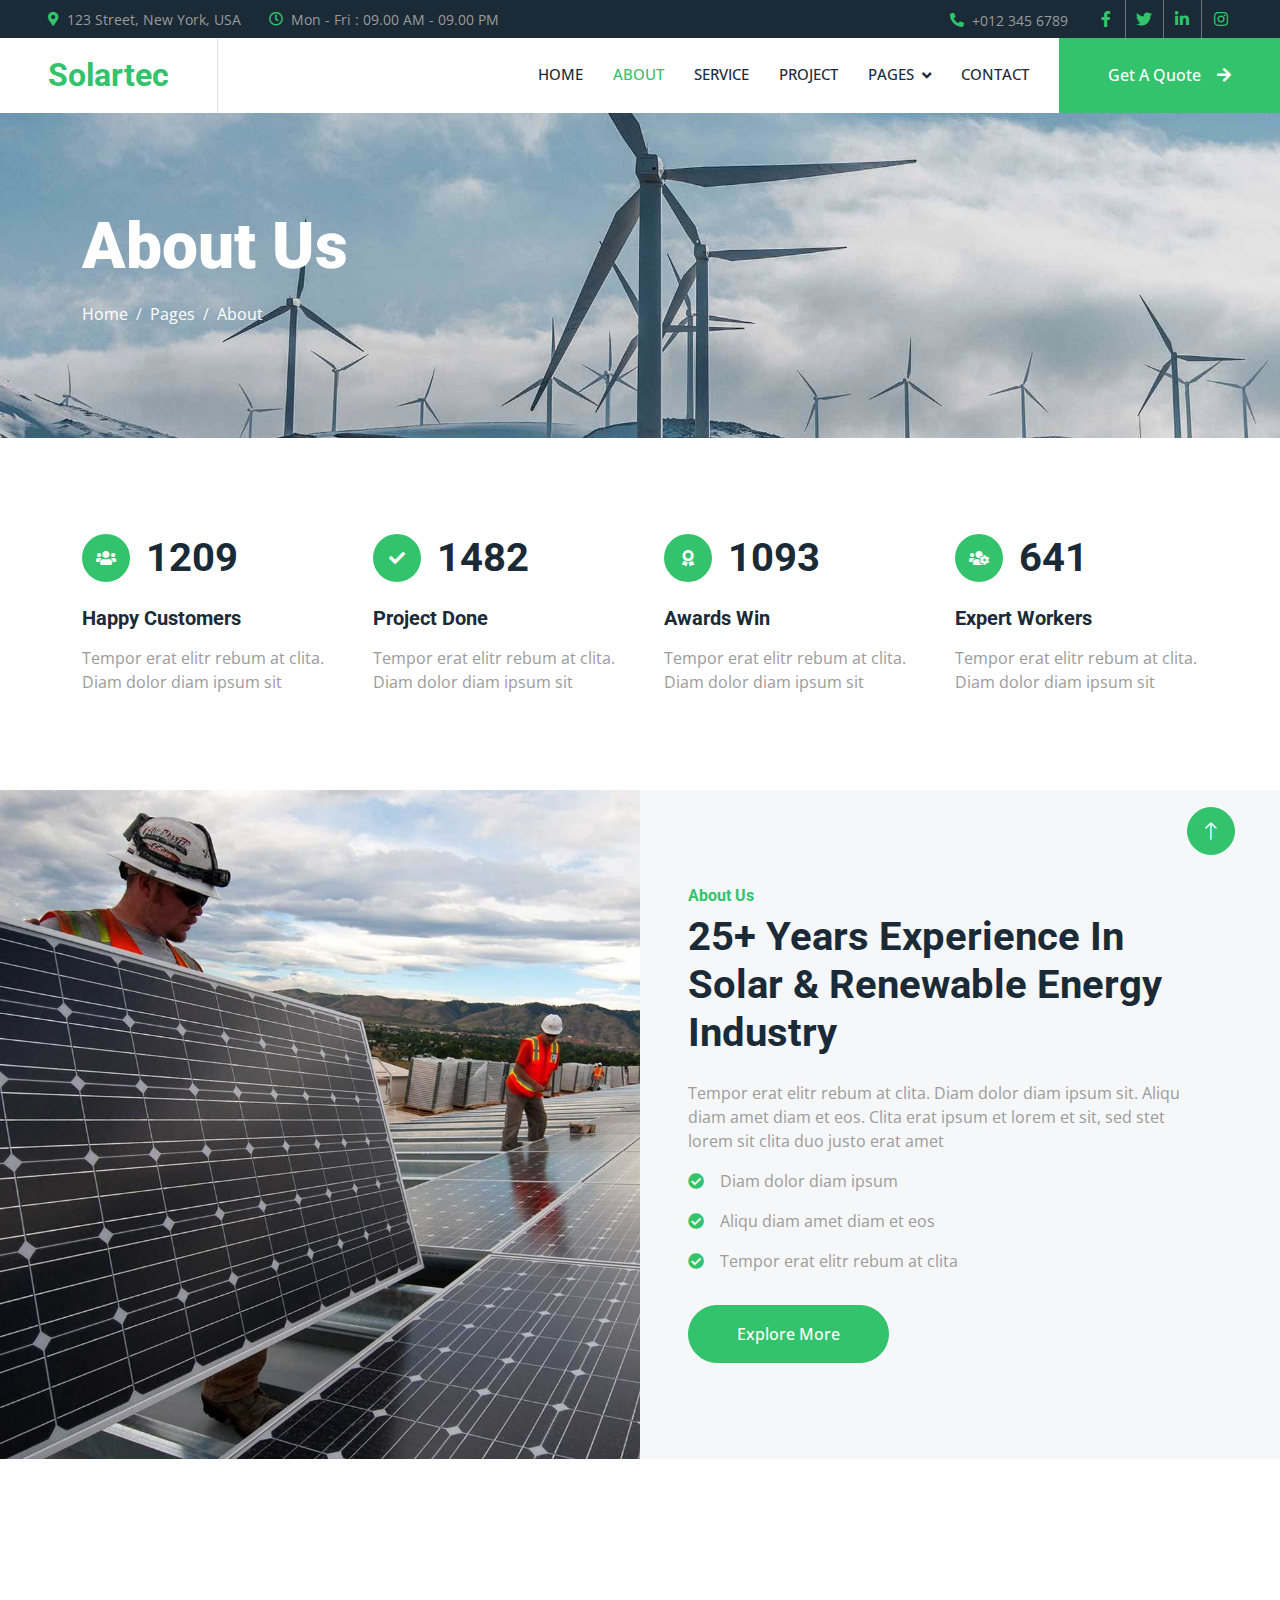
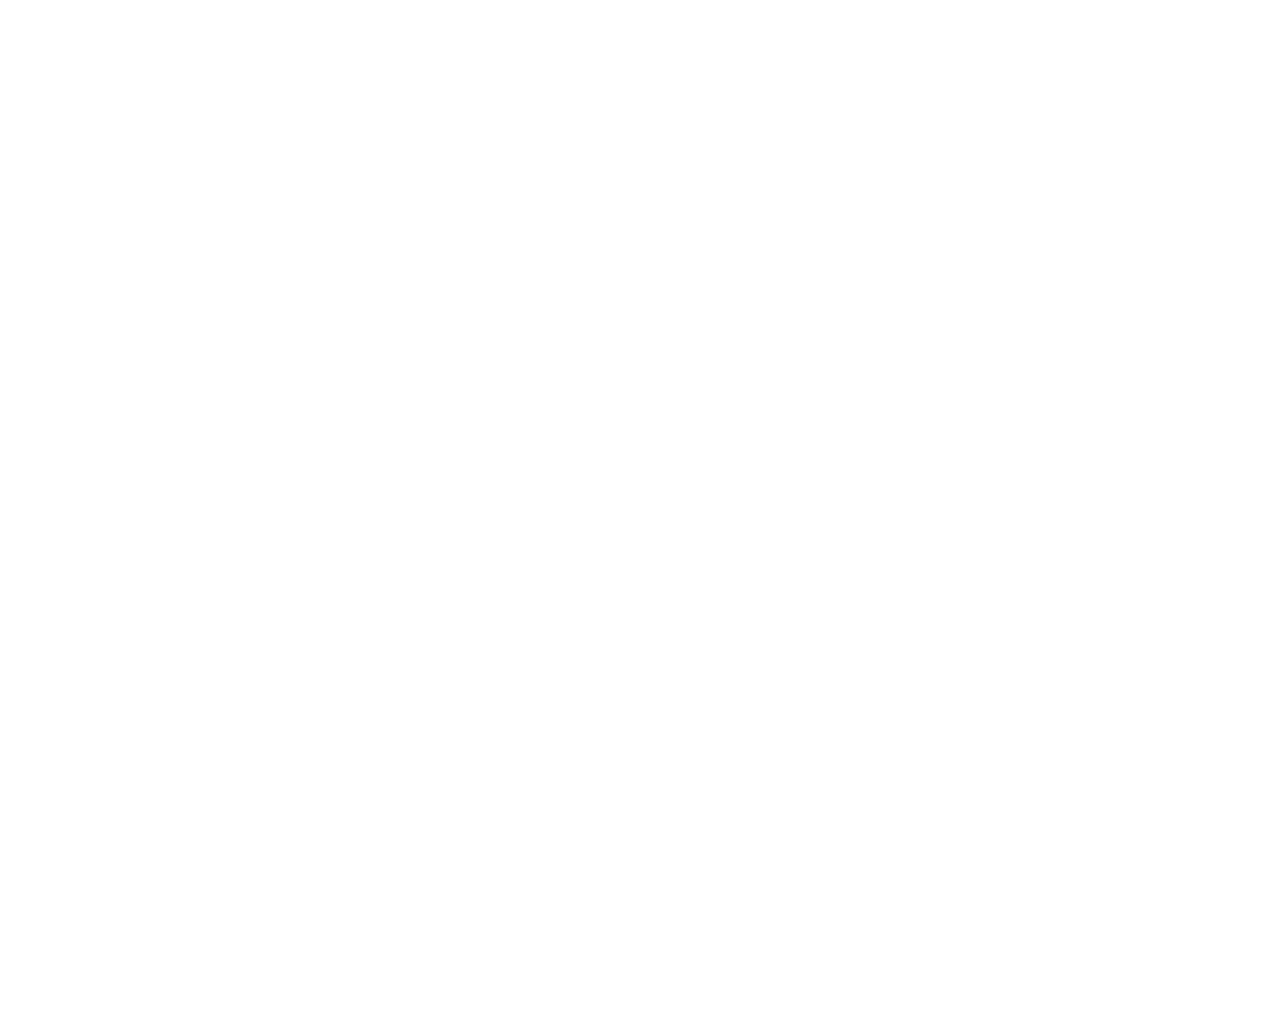
==== about.html @ 316c19d2 "version de inicio con template, agregado: term_and_cond.html, summit.html, faqs.html, class: logo_li" ====
<!DOCTYPE html>
<html lang="en">

<head>
    <meta charset="utf-8">
    <title>Solartec - Renewable Energy Website Template</title>
    <meta content="width=device-width, initial-scale=1.0" name="viewport">
    <meta content="" name="keywords">
    <meta content="" name="description">

    <!-- Favicon -->
    <link href="img/favicon.ico" rel="icon">

    <!-- Google Web Fonts -->
    <link rel="preconnect" href="https://fonts.googleapis.com">
    <link rel="preconnect" href="https://fonts.gstatic.com" crossorigin>
    <link href="https://fonts.googleapis.com/css2?family=Open+Sans:wght@400;500&family=Roboto:wght@500;700;900&display=swap" rel="stylesheet"> 

    <!-- Icon Font Stylesheet -->
    <link href="https://cdnjs.cloudflare.com/ajax/libs/font-awesome/5.10.0/css/all.min.css" rel="stylesheet">
    <link href="https://cdn.jsdelivr.net/npm/bootstrap-icons@1.4.1/font/bootstrap-icons.css" rel="stylesheet">

    <!-- Libraries Stylesheet -->
    <link href="lib/animate/animate.min.css" rel="stylesheet">
    <link href="lib/owlcarousel/assets/owl.carousel.min.css" rel="stylesheet">
    <link href="lib/lightbox/css/lightbox.min.css" rel="stylesheet">

    <!-- Customized Bootstrap Stylesheet -->
    <link href="css/bootstrap.min.css" rel="stylesheet">

    <!-- Template Stylesheet -->
    <link href="css/style.css" rel="stylesheet">
</head>

<body>
    <!-- Spinner Start -->
    <div id="spinner" class="show bg-white position-fixed translate-middle w-100 vh-100 top-50 start-50 d-flex align-items-center justify-content-center">
        <div class="spinner-border text-primary" style="width: 3rem; height: 3rem;" role="status">
            <span class="sr-only">Loading...</span>
        </div>
    </div>
    <!-- Spinner End -->


    <!-- Topbar Start -->
    <div class="container-fluid bg-dark p-0">
        <div class="row gx-0 d-none d-lg-flex">
            <div class="col-lg-7 px-5 text-start">
                <div class="h-100 d-inline-flex align-items-center me-4">
                    <small class="fa fa-map-marker-alt text-primary me-2"></small>
                    <small>123 Street, New York, USA</small>
                </div>
                <div class="h-100 d-inline-flex align-items-center">
                    <small class="far fa-clock text-primary me-2"></small>
                    <small>Mon - Fri : 09.00 AM - 09.00 PM</small>
                </div>
            </div>
            <div class="col-lg-5 px-5 text-end">
                <div class="h-100 d-inline-flex align-items-center me-4">
                    <small class="fa fa-phone-alt text-primary me-2"></small>
                    <small>+012 345 6789</small>
                </div>
                <div class="h-100 d-inline-flex align-items-center mx-n2">
                    <a class="btn btn-square btn-link rounded-0 border-0 border-end border-secondary" href=""><i class="fab fa-facebook-f"></i></a>
                    <a class="btn btn-square btn-link rounded-0 border-0 border-end border-secondary" href=""><i class="fab fa-twitter"></i></a>
                    <a class="btn btn-square btn-link rounded-0 border-0 border-end border-secondary" href=""><i class="fab fa-linkedin-in"></i></a>
                    <a class="btn btn-square btn-link rounded-0" href=""><i class="fab fa-instagram"></i></a>
                </div>
            </div>
        </div>
    </div>
    <!-- Topbar End -->


    <!-- Navbar Start -->
    <nav class="navbar navbar-expand-lg bg-white navbar-light sticky-top p-0">
        <a href="index.html" class="navbar-brand d-flex align-items-center border-end px-4 px-lg-5">
            <h2 class="m-0 text-primary">Solartec</h2>
        </a>
        <button type="button" class="navbar-toggler me-4" data-bs-toggle="collapse" data-bs-target="#navbarCollapse">
            <span class="navbar-toggler-icon"></span>
        </button>
        <div class="collapse navbar-collapse" id="navbarCollapse">
            <div class="navbar-nav ms-auto p-4 p-lg-0">
                <a href="index.html" class="nav-item nav-link">Home</a>
                <a href="about.html" class="nav-item nav-link active">About</a>
                <a href="service.html" class="nav-item nav-link">Service</a>
                <a href="project.html" class="nav-item nav-link">Project</a>
                <div class="nav-item dropdown">
                    <a href="#" class="nav-link dropdown-toggle" data-bs-toggle="dropdown">Pages</a>
                    <div class="dropdown-menu bg-light m-0">
                        <a href="feature.html" class="dropdown-item">Feature</a>
                        <a href="quote.html" class="dropdown-item">Free Quote</a>
                        <a href="team.html" class="dropdown-item">Our Team</a>
                        <a href="testimonial.html" class="dropdown-item">Testimonial</a>
                        <a href="404.html" class="dropdown-item">404 Page</a>
                    </div>
                </div>
                <a href="contact.html" class="nav-item nav-link">Contact</a>
            </div>
            <a href="" class="btn btn-primary rounded-0 py-4 px-lg-5 d-none d-lg-block">Get A Quote<i class="fa fa-arrow-right ms-3"></i></a>
        </div>
    </nav>
    <!-- Navbar End -->


    <!-- Page Header Start -->
    <div class="container-fluid page-header py-5 mb-5">
        <div class="container py-5">
            <h1 class="display-3 text-white mb-3 animated slideInDown">About Us</h1>
            <nav aria-label="breadcrumb animated slideInDown">
                <ol class="breadcrumb">
                    <li class="breadcrumb-item"><a class="text-white" href="#">Home</a></li>
                    <li class="breadcrumb-item"><a class="text-white" href="#">Pages</a></li>
                    <li class="breadcrumb-item text-white active" aria-current="page">About</li>
                </ol>
            </nav>
        </div>
    </div>
    <!-- Page Header End -->


    <!-- Feature Start -->
    <div class="container-xxl py-5">
        <div class="container">
            <div class="row g-5">
                <div class="col-md-6 col-lg-3 wow fadeIn" data-wow-delay="0.1s">
                    <div class="d-flex align-items-center mb-4">
                        <div class="btn-lg-square bg-primary rounded-circle me-3">
                            <i class="fa fa-users text-white"></i>
                        </div>
                        <h1 class="mb-0" data-toggle="counter-up">3453</h1>
                    </div>
                    <h5 class="mb-3">Happy Customers</h5>
                    <span>Tempor erat elitr rebum at clita. Diam dolor diam ipsum sit</span>
                </div>
                <div class="col-md-6 col-lg-3 wow fadeIn" data-wow-delay="0.3s">
                    <div class="d-flex align-items-center mb-4">
                        <div class="btn-lg-square bg-primary rounded-circle me-3">
                            <i class="fa fa-check text-white"></i>
                        </div>
                        <h1 class="mb-0" data-toggle="counter-up">4234</h1>
                    </div>
                    <h5 class="mb-3">Project Done</h5>
                    <span>Tempor erat elitr rebum at clita. Diam dolor diam ipsum sit</span>
                </div>
                <div class="col-md-6 col-lg-3 wow fadeIn" data-wow-delay="0.5s">
                    <div class="d-flex align-items-center mb-4">
                        <div class="btn-lg-square bg-primary rounded-circle me-3">
                            <i class="fa fa-award text-white"></i>
                        </div>
                        <h1 class="mb-0" data-toggle="counter-up">3123</h1>
                    </div>
                    <h5 class="mb-3">Awards Win</h5>
                    <span>Tempor erat elitr rebum at clita. Diam dolor diam ipsum sit</span>
                </div>
                <div class="col-md-6 col-lg-3 wow fadeIn" data-wow-delay="0.7s">
                    <div class="d-flex align-items-center mb-4">
                        <div class="btn-lg-square bg-primary rounded-circle me-3">
                            <i class="fa fa-users-cog text-white"></i>
                        </div>
                        <h1 class="mb-0" data-toggle="counter-up">1831</h1>
                    </div>
                    <h5 class="mb-3">Expert Workers</h5>
                    <span>Tempor erat elitr rebum at clita. Diam dolor diam ipsum sit</span>
                </div>
            </div>
        </div>
    </div>
    <!-- Feature Start -->
    

    <!-- About Start -->
    <div class="container-fluid bg-light overflow-hidden my-5 px-lg-0">
        <div class="container about px-lg-0">
            <div class="row g-0 mx-lg-0">
                <div class="col-lg-6 ps-lg-0 wow fadeIn" data-wow-delay="0.1s" style="min-height: 400px;">
                    <div class="position-relative h-100">
                        <img class="position-absolute img-fluid w-100 h-100" src="img/about.jpg" style="object-fit: cover;" alt="">
                    </div>
                </div>
                <div class="col-lg-6 about-text py-5 wow fadeIn" data-wow-delay="0.5s">
                    <div class="p-lg-5 pe-lg-0">
                        <h6 class="text-primary">About Us</h6>
                        <h1 class="mb-4">25+ Years Experience In Solar & Renewable Energy Industry</h1>
                        <p>Tempor erat elitr rebum at clita. Diam dolor diam ipsum sit. Aliqu diam amet diam et eos. Clita erat ipsum et lorem et sit, sed stet lorem sit clita duo justo erat amet</p>
                        <p><i class="fa fa-check-circle text-primary me-3"></i>Diam dolor diam ipsum</p>
                        <p><i class="fa fa-check-circle text-primary me-3"></i>Aliqu diam amet diam et eos</p>
                        <p><i class="fa fa-check-circle text-primary me-3"></i>Tempor erat elitr rebum at clita</p>
                        <a href="" class="btn btn-primary rounded-pill py-3 px-5 mt-3">Explore More</a>
                    </div>
                </div>
            </div>
        </div>
    </div>
    <!-- About End -->


    <!-- Team Start -->
    <div class="container-xxl py-5">
        <div class="container">
            <div class="text-center mx-auto mb-5 wow fadeInUp" data-wow-delay="0.1s" style="max-width: 600px;">
                <h6 class="text-primary">Team Member</h6>
                <h1 class="mb-4">Experienced Team Members</h1>
            </div>
            <div class="row g-4">
                <div class="col-lg-4 col-md-6 wow fadeInUp" data-wow-delay="0.1s">
                    <div class="team-item rounded overflow-hidden">
                        <div class="d-flex">
                            <img class="img-fluid w-75" src="img/team-1.jpg" alt="">
                            <div class="team-social w-25">
                                <a class="btn btn-lg-square btn-outline-primary rounded-circle mt-3" href=""><i class="fab fa-facebook-f"></i></a>
                                <a class="btn btn-lg-square btn-outline-primary rounded-circle mt-3" href=""><i class="fab fa-twitter"></i></a>
                                <a class="btn btn-lg-square btn-outline-primary rounded-circle mt-3" href=""><i class="fab fa-instagram"></i></a>
                            </div>
                        </div>
                        <div class="p-4">
                            <h5>Full Name</h5>
                            <span>Designation</span>
                        </div>
                    </div>
                </div>
                <div class="col-lg-4 col-md-6 wow fadeInUp" data-wow-delay="0.3s">
                    <div class="team-item rounded overflow-hidden">
                        <div class="d-flex">
                            <img class="img-fluid w-75" src="img/team-2.jpg" alt="">
                            <div class="team-social w-25">
                                <a class="btn btn-lg-square btn-outline-primary rounded-circle mt-3" href=""><i class="fab fa-facebook-f"></i></a>
                                <a class="btn btn-lg-square btn-outline-primary rounded-circle mt-3" href=""><i class="fab fa-twitter"></i></a>
                                <a class="btn btn-lg-square btn-outline-primary rounded-circle mt-3" href=""><i class="fab fa-instagram"></i></a>
                            </div>
                        </div>
                        <div class="p-4">
                            <h5>Full Name</h5>
                            <span>Designation</span>
                        </div>
                    </div>
                </div>
                <div class="col-lg-4 col-md-6 wow fadeInUp" data-wow-delay="0.5s">
                    <div class="team-item rounded overflow-hidden">
                        <div class="d-flex">
                            <img class="img-fluid w-75" src="img/team-3.jpg" alt="">
                            <div class="team-social w-25">
                                <a class="btn btn-lg-square btn-outline-primary rounded-circle mt-3" href=""><i class="fab fa-facebook-f"></i></a>
                                <a class="btn btn-lg-square btn-outline-primary rounded-circle mt-3" href=""><i class="fab fa-twitter"></i></a>
                                <a class="btn btn-lg-square btn-outline-primary rounded-circle mt-3" href=""><i class="fab fa-instagram"></i></a>
                            </div>
                        </div>
                        <div class="p-4">
                            <h5>Full Name</h5>
                            <span>Designation</span>
                        </div>
                    </div>
                </div>
            </div>
        </div>
    </div>
    <!-- Team End -->
        

    <!-- Footer Start -->
    <div class="container-fluid bg-dark text-body footer mt-5 pt-5 wow fadeIn" data-wow-delay="0.1s">
        <div class="container py-5">
            <div class="row g-5">
                <div class="col-lg-3 col-md-6">
                    <h5 class="text-white mb-4">Address</h5>
                    <p class="mb-2"><i class="fa fa-map-marker-alt me-3"></i>123 Street, New York, USA</p>
                    <p class="mb-2"><i class="fa fa-phone-alt me-3"></i>+012 345 67890</p>
                    <p class="mb-2"><i class="fa fa-envelope me-3"></i>info@example.com</p>
                    <div class="d-flex pt-2">
                        <a class="btn btn-square btn-outline-light btn-social" href=""><i class="fab fa-twitter"></i></a>
                        <a class="btn btn-square btn-outline-light btn-social" href=""><i class="fab fa-facebook-f"></i></a>
                        <a class="btn btn-square btn-outline-light btn-social" href=""><i class="fab fa-youtube"></i></a>
                        <a class="btn btn-square btn-outline-light btn-social" href=""><i class="fab fa-linkedin-in"></i></a>
                    </div>
                </div>
                <div class="col-lg-3 col-md-6">
                    <h5 class="text-white mb-4">Quick Links</h5>
                    <a class="btn btn-link" href="">About Us</a>
                    <a class="btn btn-link" href="">Contact Us</a>
                    <a class="btn btn-link" href="">Our Services</a>
                    <a class="btn btn-link" href="">Terms & Condition</a>
                    <a class="btn btn-link" href="">Support</a>
                </div>
                <div class="col-lg-3 col-md-6">
                    <h5 class="text-white mb-4">Project Gallery</h5>
                    <div class="row g-2">
                        <div class="col-4">
                            <img class="img-fluid rounded" src="img/gallery-1.jpg" alt="">
                        </div>
                        <div class="col-4">
                            <img class="img-fluid rounded" src="img/gallery-2.jpg" alt="">
                        </div>
                        <div class="col-4">
                            <img class="img-fluid rounded" src="img/gallery-3.jpg" alt="">
                        </div>
                        <div class="col-4">
                            <img class="img-fluid rounded" src="img/gallery-4.jpg" alt="">
                        </div>
                        <div class="col-4">
                            <img class="img-fluid rounded" src="img/gallery-5.jpg" alt="">
                        </div>
                        <div class="col-4">
                            <img class="img-fluid rounded" src="img/gallery-6.jpg" alt="">
                        </div>
                    </div>
                </div>
                <div class="col-lg-3 col-md-6">
                    <h5 class="text-white mb-4">Newsletter</h5>
                    <p>Dolor amet sit justo amet elitr clita ipsum elitr est.</p>
                    <div class="position-relative mx-auto" style="max-width: 400px;">
                        <input class="form-control border-0 w-100 py-3 ps-4 pe-5" type="text" placeholder="Your email">
                        <button type="button" class="btn btn-primary py-2 position-absolute top-0 end-0 mt-2 me-2">SignUp</button>
                    </div>
                </div>
            </div>
        </div>
        <div class="container">
            <div class="copyright">
                <div class="row">
                    <div class="col-md-6 text-center text-md-start mb-3 mb-md-0">
                        &copy; <a href="#">Your Site Name</a>, All Right Reserved.
                    </div>
                    <div class="col-md-6 text-center text-md-end">
                        <!--/*** This template is free as long as you keep the footer author’s credit link/attribution link/backlink. If you'd like to use the template without the footer author’s credit link/attribution link/backlink, you can purchase the Credit Removal License from "https://htmlcodex.com/credit-removal". Thank you for your support. ***/-->
                        Designed By <a href="https://htmlcodex.com">HTML Codex</a>
                    </div>
                </div>
            </div>
        </div>
    </div>
    <!-- Footer End -->


    <!-- Back to Top -->
    <a href="#" class="btn btn-lg btn-primary btn-lg-square rounded-circle back-to-top"><i class="bi bi-arrow-up"></i></a>


    <!-- JavaScript Libraries -->
    <script src="https://code.jquery.com/jquery-3.4.1.min.js"></script>
    <script src="https://cdn.jsdelivr.net/npm/bootstrap@5.0.0/dist/js/bootstrap.bundle.min.js"></script>
    <script src="lib/wow/wow.min.js"></script>
    <script src="lib/easing/easing.min.js"></script>
    <script src="lib/waypoints/waypoints.min.js"></script>
    <script src="lib/counterup/counterup.min.js"></script>
    <script src="lib/owlcarousel/owl.carousel.min.js"></script>
    <script src="lib/isotope/isotope.pkgd.min.js"></script>
    <script src="lib/lightbox/js/lightbox.min.js"></script>

    <!-- Template Javascript -->
    <script src="js/main.js"></script>
</body>

</html>
---- css/style.css ----
/********** Template CSS **********/
:root {
    --primary: #32C36C;
    --light: #F6F7F8;
    --dark: #1A2A36;
}

.fw-medium {
    font-weight: 500 !important;
}

.fw-bold {
    font-weight: 700 !important;
}

.fw-black {
    font-weight: 900 !important;
}

.back-to-top {
    position: fixed;
    display: none;
    right: 45px;
    bottom: 45px;
    z-index: 99;
}


/*** Spinner ***/
#spinner {
    opacity: 0;
    visibility: hidden;
    transition: opacity .5s ease-out, visibility 0s linear .5s;
    z-index: 99999;
}

#spinner.show {
    transition: opacity .5s ease-out, visibility 0s linear 0s;
    visibility: visible;
    opacity: 1;
}


/*** Button ***/
.btn {
    font-weight: 500;
    transition: .5s;
}

.btn.btn-primary,
.btn.btn-outline-primary:hover {
    color: #FFFFFF;
}

.btn-square {
    width: 38px;
    height: 38px;
}

.btn-sm-square {
    width: 32px;
    height: 32px;
}

.btn-lg-square {
    width: 48px;
    height: 48px;
}

.btn-square,
.btn-sm-square,
.btn-lg-square {
    padding: 0;
    display: flex;
    align-items: center;
    justify-content: center;
    font-weight: normal;
}

/*** Navbar ***/
.logo-limfoex {
    width: 145px;
}

.navbar.sticky-top {
    top: -100px;
    transition: .5s;
}

.navbar .navbar-brand,
.navbar a.btn {
    height: 75px;
}

.navbar .navbar-nav .nav-link {
    margin-right: 30px;
    padding: 25px 0;
    color: var(--dark);
    font-size: 15px;
    font-weight: 500;
    text-transform: uppercase;
    outline: none;
}

.navbar .navbar-nav .nav-link:hover,
.navbar .navbar-nav .nav-link.active {
    color: var(--primary);
}

.navbar .dropdown-toggle::after {
    border: none;
    content: "\f107";
    font-family: "Font Awesome 5 Free";
    font-weight: 900;
    vertical-align: middle;
    margin-left: 8px;
}

@media (max-width: 991.98px) {
    .navbar .navbar-nav .nav-link  {
        margin-right: 0;
        padding: 10px 0;
    }

    .navbar .navbar-nav {
        border-top: 1px solid #EEEEEE;
    }
}

@media (min-width: 992px) {
    .navbar .nav-item .dropdown-menu {
        display: block;
        border: none;
        margin-top: 0;
        top: 150%;
        opacity: 0;
        visibility: hidden;
        transition: .5s;
    }

    .navbar .nav-item:hover .dropdown-menu {
        top: 100%;
        visibility: visible;
        transition: .5s;
        opacity: 1;
    }
}


/*** Header ***/
.owl-carousel-inner {
    position: absolute;
    width: 100%;
    height: 100%;
    top: 0;
    left: 0;
    display: flex;
    align-items: center;
    background: rgba(0, 0, 0, .1);
}

@media (max-width: 768px) {
    .header-carousel .owl-carousel-item {
        position: relative;
        min-height: 500px;
    }

    .header-carousel .owl-carousel-item img {
        position: absolute;
        width: 100%;
        height: 100%;
        object-fit: cover;
    }

    .header-carousel .owl-carousel-item p {
        font-size: 16px !important;
    }
}

.header-carousel .owl-dots {
    position: absolute;
    width: 60px;
    height: 100%;
    top: 0;
    right: 30px;
    display: flex;
    flex-direction: column;
    align-items: center;
    justify-content: center;
}

.header-carousel .owl-dots .owl-dot {
    position: relative;
    width: 45px;
    height: 45px;
    margin: 5px 0;
    background: #FFFFFF;
    box-shadow: 0 0 30px rgba(255, 255, 255, .9);
    border-radius: 45px;
    transition: .5s;
}

.header-carousel .owl-dots .owl-dot.active {
    width: 60px;
    height: 60px;
}

.header-carousel .owl-dots .owl-dot img {
    position: absolute;
    width: 100%;
    height: 100%;
    object-fit: cover;
    padding: 2px;
    border-radius: 45px;
    transition: .5s;
}

.page-header {
    background: linear-gradient(rgba(0, 0, 0, .1), rgba(0, 0, 0, .1)), url(../img/carousel-1.jpg) center center no-repeat;
    background-size: cover;
}

.breadcrumb-item + .breadcrumb-item::before {
    color: var(--light);
}


/*** About ***/
@media (min-width: 992px) {
    .container.about {
        max-width: 100% !important;
    }

    .about-text  {
        padding-right: calc(((100% - 960px) / 2) + .75rem);
    }
}

@media (min-width: 1200px) {
    .about-text  {
        padding-right: calc(((100% - 1140px) / 2) + .75rem);
    }
}

@media (min-width: 1400px) {
    .about-text  {
        padding-right: calc(((100% - 1320px) / 2) + .75rem);
    }
}


/*** Service ***/
.service-item {
    box-shadow: 0 0 45px rgba(0, 0, 0, .08);
}

.service-icon {
    position: relative;
    margin: -50px 0 25px 0;
    width: 100px;
    height: 100px;
    display: flex;
    align-items: center;
    justify-content: center;
    color: var(--primary);
    background: #FFFFFF;
    border-radius: 100px;
    box-shadow: 0 0 45px rgba(0, 0, 0, .08);
    transition: .5s;
}

.service-item:hover .service-icon {
    color: #FFFFFF;
    background: var(--primary);
}


/*** Feature ***/
@media (min-width: 992px) {
    .container.feature {
        max-width: 100% !important;
    }

    .feature-text  {
        padding-left: calc(((100% - 960px) / 2) + .75rem);
    }
}

@media (min-width: 1200px) {
    .feature-text  {
        padding-left: calc(((100% - 1140px) / 2) + .75rem);
    }
}

@media (min-width: 1400px) {
    .feature-text  {
        padding-left: calc(((100% - 1320px) / 2) + .75rem);
    }
}


/*** Project Portfolio ***/
#portfolio-flters li {
    display: inline-block;
    font-weight: 500;
    color: var(--dark);
    cursor: pointer;
    transition: .5s;
    border-bottom: 2px solid transparent;
}

#portfolio-flters li:hover,
#portfolio-flters li.active {
    color: var(--primary);
    border-color: var(--primary);
}

.portfolio-img {
    position: relative;
}

.portfolio-img::before,
.portfolio-img::after {
    position: absolute;
    content: "";
    width: 0;
    height: 100%;
    top: 0;
    background: var(--dark);
    transition: .5s;
}

.portfolio-img::before {
    left: 50%;
}

.portfolio-img::after {
    right: 50%;
}

.portfolio-item:hover .portfolio-img::before {
    width: 51%;
    left: 0;
}

.portfolio-item:hover .portfolio-img::after {
    width: 51%;
    right: 0;
}

.portfolio-btn {
    position: absolute;
    top: 0;
    left: 0;
    width: 100%;
    height: 100%;
    display: flex;
    align-items: center;
    justify-content: center;
    opacity: 0;
    z-index: 1;
    transition: .5s;
}

.portfolio-item:hover .portfolio-btn {
    opacity: 1;
    transition-delay: .3s;
}


/*** Quote ***/
@media (min-width: 992px) {
    .container.quote {
        max-width: 100% !important;
    }

    .quote-text  {
        padding-right: calc(((100% - 960px) / 2) + .75rem);
    }
}

@media (min-width: 1200px) {
    .quote-text  {
        padding-right: calc(((100% - 1140px) / 2) + .75rem);
    }
}

@media (min-width: 1400px) {
    .quote-text  {
        padding-right: calc(((100% - 1320px) / 2) + .75rem);
    }
}


/*** Team ***/
.team-item {
    box-shadow: 0 0 45px rgba(0, 0, 0, .08);
}

.team-item img {
    border-radius: 8px 60px 0 0;
}

.team-item .team-social {
    display: flex;
    flex-direction: column;
    align-items: center;
    justify-content: flex-end;
    background: #FFFFFF;
    transition: .5s;
}


/*** Testimonial ***/
.testimonial-carousel::before {
    position: absolute;
    content: "";
    top: 0;
    left: 0;
    height: 100%;
    width: 0;
    background: linear-gradient(to right, rgba(255, 255, 255, 1) 0%, rgba(255, 255, 255, 0) 100%);
    z-index: 1;
}

.testimonial-carousel::after {
    position: absolute;
    content: "";
    top: 0;
    right: 0;
    height: 100%;
    width: 0;
    background: linear-gradient(to left, rgba(255, 255, 255, 1) 0%, rgba(255, 255, 255, 0) 100%);
    z-index: 1;
}

@media (min-width: 768px) {
    .testimonial-carousel::before,
    .testimonial-carousel::after {
        width: 200px;
    }
}

@media (min-width: 992px) {
    .testimonial-carousel::before,
    .testimonial-carousel::after {
        width: 300px;
    }
}

.testimonial-carousel .owl-nav {
    position: absolute;
    width: 350px;
    top: 20px;
    left: 50%;
    transform: translateX(-50%);
    display: flex;
    justify-content: space-between;
    opacity: 0;
    transition: .5s;
    z-index: 1;
}

.testimonial-carousel:hover .owl-nav {
    width: 300px;
    opacity: 1;
}

.testimonial-carousel .owl-nav .owl-prev,
.testimonial-carousel .owl-nav .owl-next {
    position: relative;
    color: var(--primary);
    font-size: 45px;
    transition: .5s;
}

.testimonial-carousel .owl-nav .owl-prev:hover,
.testimonial-carousel .owl-nav .owl-next:hover {
    color: var(--dark);
}

.testimonial-carousel .testimonial-img img {
    width: 100px;
    height: 100px;
}

.testimonial-carousel .testimonial-img .btn-square {
    position: absolute;
    bottom: -19px;
    left: 50%;
    transform: translateX(-50%);
}

.testimonial-carousel .owl-item .testimonial-text {
    margin-bottom: 30px;
    box-shadow: 0 0 45px rgba(0, 0, 0, .08);
    transform: scale(.8);
    transition: .5s;
}

.testimonial-carousel .owl-item.center .testimonial-text {
    transform: scale(1);
}


/*** Contact ***/
@media (min-width: 992px) {
    .container.contact {
        max-width: 100% !important;
    }

    .contact-text  {
        padding-left: calc(((100% - 960px) / 2) + .75rem);
    }
}

@media (min-width: 1200px) {
    .contact-text  {
        padding-left: calc(((100% - 1140px) / 2) + .75rem);
    }
}

@media (min-width: 1400px) {
    .contact-text  {
        padding-left: calc(((100% - 1320px) / 2) + .75rem);
    }
}


/*** Footer ***/
.footer .btn.btn-social {
    margin-right: 5px;
    color: #9B9B9B;
    border: 1px solid #9B9B9B;
    border-radius: 38px;
    transition: .3s;
}

.footer .btn.btn-social:hover {
    color: var(--primary);
    border-color: var(--light);
}

.footer .btn.btn-link {
    display: block;
    margin-bottom: 5px;
    padding: 0;
    text-align: left;
    color: #9B9B9B;
    font-weight: normal;
    text-transform: capitalize;
    transition: .3s;
}

.footer .btn.btn-link::before {
    position: relative;
    content: "\f105";
    font-family: "Font Awesome 5 Free";
    font-weight: 900;
    margin-right: 10px;
}

.footer .btn.btn-link:hover {
    color: #FFFFFF;
    letter-spacing: 1px;
    box-shadow: none;
}

.footer .copyright {
    padding: 25px 0;
    border-top: 1px solid rgba(256, 256, 256, .1);
}

.footer .copyright a {
    color: var(--light);
}

.footer .copyright a:hover {
    color: var(--primary);
}
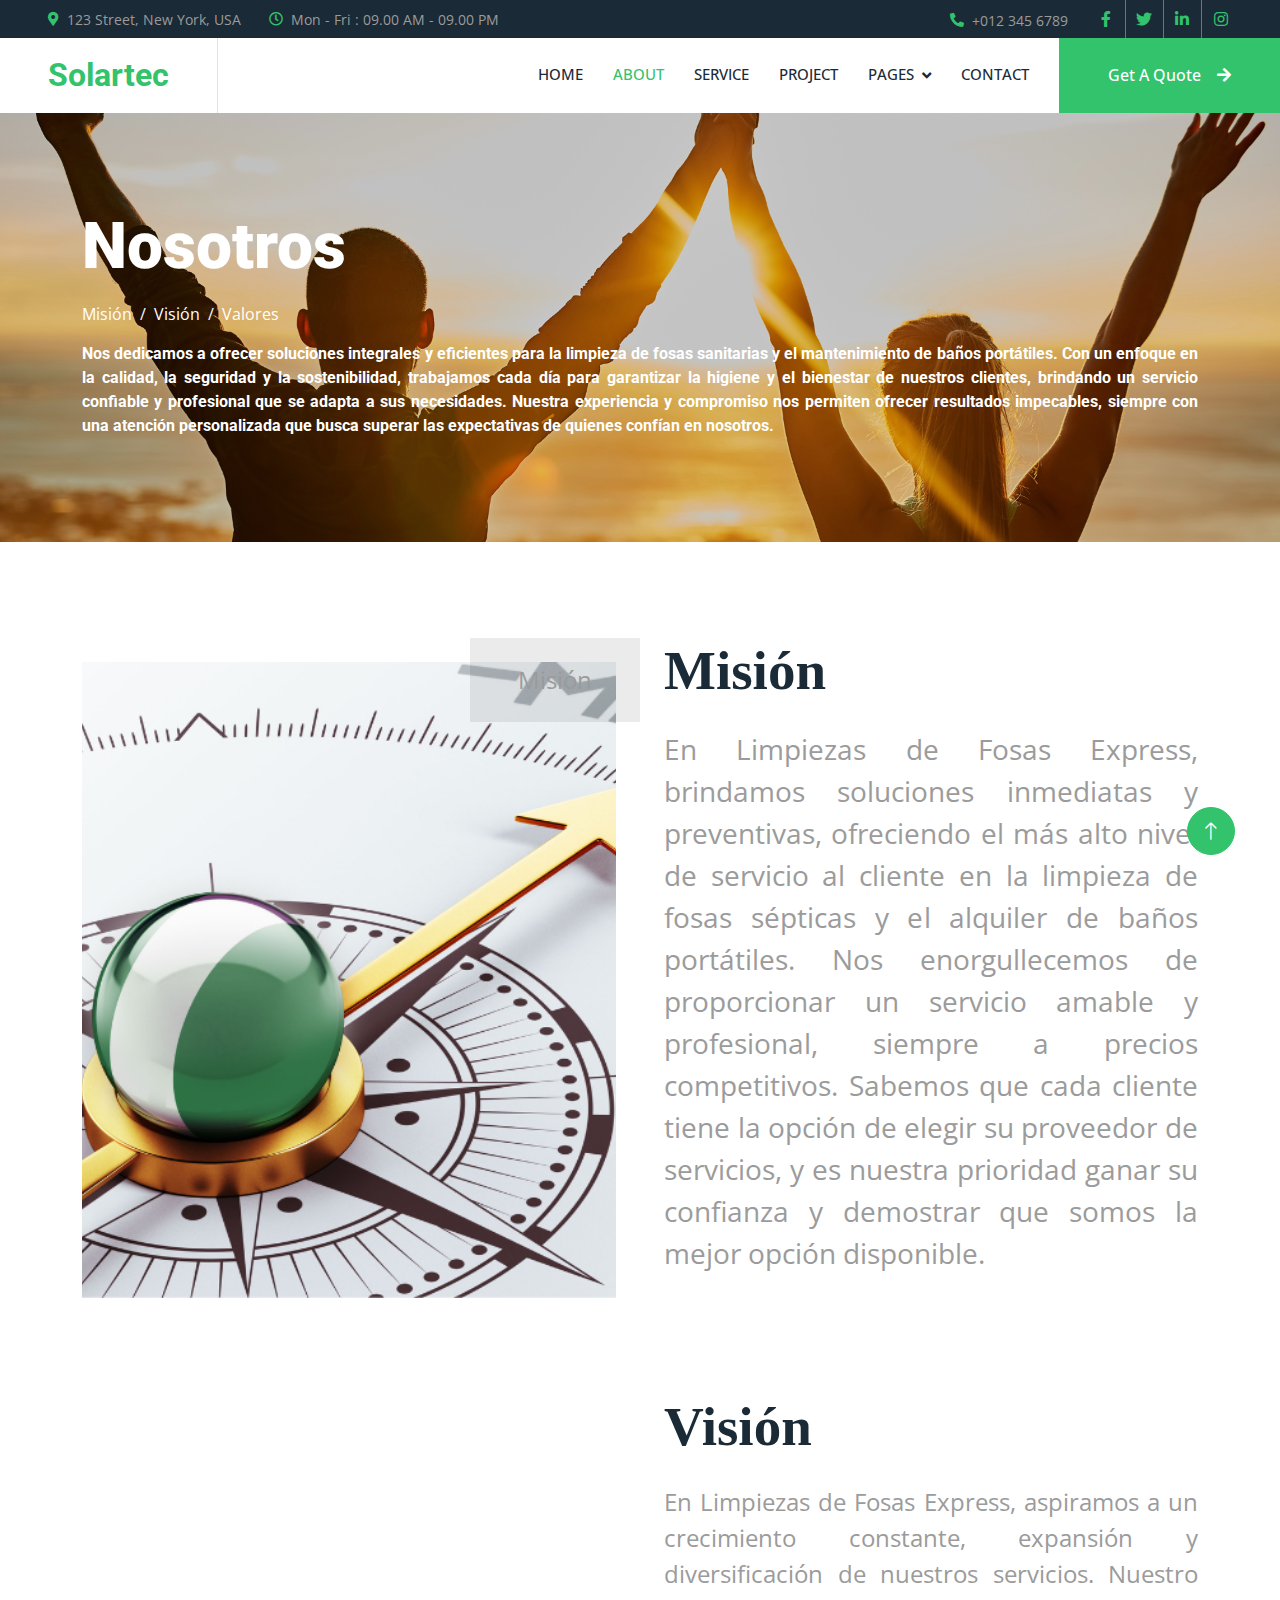
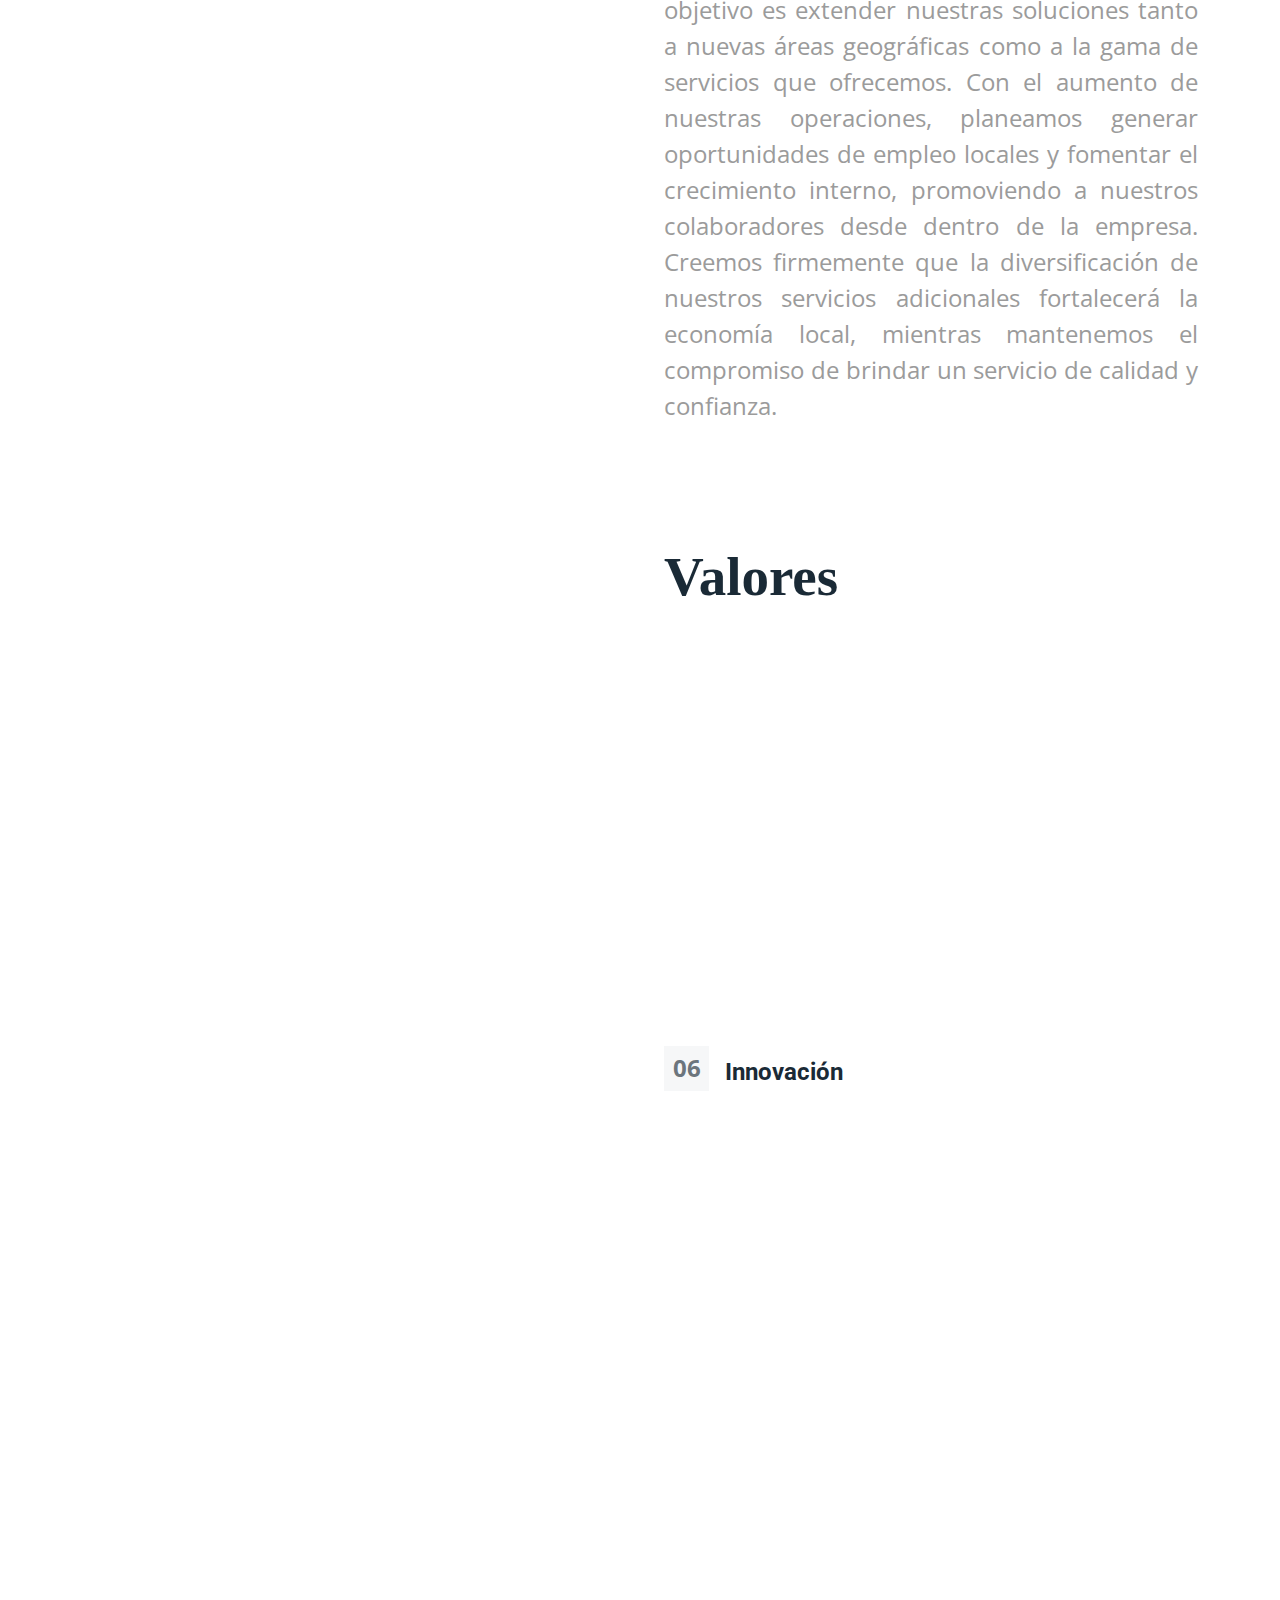
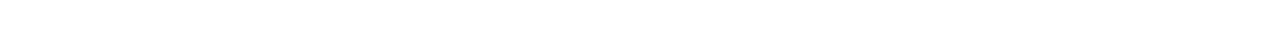
==== commit 5d866090: "listas html de contact y about" ====
--- a/about.html
+++ b/about.html
@@ -3,7 +3,7 @@
 
 <head>
     <meta charset="utf-8">
-    <title>Solartec - Renewable Energy Website Template</title>
+    <title>Nosotros - LimFoEx</title>
     <meta content="width=device-width, initial-scale=1.0" name="viewport">
     <meta content="" name="keywords">
     <meta content="" name="description">
@@ -30,6 +30,7 @@
 
     <!-- Template Stylesheet -->
     <link href="css/style.css" rel="stylesheet">
+    <link href="css/about.css" rel="stylesheet" >
 </head>
 
 <body>
@@ -103,25 +104,26 @@
     </nav>
     <!-- Navbar End -->
 
-
     <!-- Page Header Start -->
+
+    <!-- Imagen esta en el style.css en la parte de .page-header -->
     <div class="container-fluid page-header py-5 mb-5">
         <div class="container py-5">
-            <h1 class="display-3 text-white mb-3 animated slideInDown">About Us</h1>
+            <h1 class="display-3 text-white mb-3 animated slideInDown">Nosotros</h1>
             <nav aria-label="breadcrumb animated slideInDown">
                 <ol class="breadcrumb">
-                    <li class="breadcrumb-item"><a class="text-white" href="#">Home</a></li>
-                    <li class="breadcrumb-item"><a class="text-white" href="#">Pages</a></li>
-                    <li class="breadcrumb-item text-white active" aria-current="page">About</li>
+                    <li class="breadcrumb-item"><a class="text-white" href="#">Misión</a></li>
+                    <li class="breadcrumb-item"><a class="text-white" href="#">Visión</a></li>
+                    <li class="breadcrumb-item text-white active" aria-current="page">Valores</li>
                 </ol>
             </nav>
+            <h6 class="brief-about">Nos dedicamos a ofrecer soluciones integrales y eficientes para la limpieza de fosas sanitarias y el mantenimiento de baños portátiles. Con un enfoque en la calidad, la seguridad y la sostenibilidad, trabajamos cada día para garantizar la higiene y el bienestar de nuestros clientes, brindando un servicio confiable y profesional que se adapta a sus necesidades. Nuestra experiencia y compromiso nos permiten ofrecer resultados impecables, siempre con una atención personalizada que busca superar las expectativas de quienes confían en nosotros.</h5>
         </div>
     </div>
     <!-- Page Header End -->
 
-
     <!-- Feature Start -->
-    <div class="container-xxl py-5">
+    <!-- <div class="container-xxl py-5">
         <div class="container">
             <div class="row g-5">
                 <div class="col-md-6 col-lg-3 wow fadeIn" data-wow-delay="0.1s">
@@ -166,38 +168,153 @@
                 </div>
             </div>
         </div>
-    </div>
+    </div> -->
     <!-- Feature Start -->
     
 
     <!-- About Start -->
-    <div class="container-fluid bg-light overflow-hidden my-5 px-lg-0">
-        <div class="container about px-lg-0">
-            <div class="row g-0 mx-lg-0">
-                <div class="col-lg-6 ps-lg-0 wow fadeIn" data-wow-delay="0.1s" style="min-height: 400px;">
-                    <div class="position-relative h-100">
-                        <img class="position-absolute img-fluid w-100 h-100" src="img/about.jpg" style="object-fit: cover;" alt="">
-                    </div>
-                </div>
-                <div class="col-lg-6 about-text py-5 wow fadeIn" data-wow-delay="0.5s">
-                    <div class="p-lg-5 pe-lg-0">
-                        <h6 class="text-primary">About Us</h6>
-                        <h1 class="mb-4">25+ Years Experience In Solar & Renewable Energy Industry</h1>
-                        <p>Tempor erat elitr rebum at clita. Diam dolor diam ipsum sit. Aliqu diam amet diam et eos. Clita erat ipsum et lorem et sit, sed stet lorem sit clita duo justo erat amet</p>
-                        <p><i class="fa fa-check-circle text-primary me-3"></i>Diam dolor diam ipsum</p>
-                        <p><i class="fa fa-check-circle text-primary me-3"></i>Aliqu diam amet diam et eos</p>
-                        <p><i class="fa fa-check-circle text-primary me-3"></i>Tempor erat elitr rebum at clita</p>
-                        <a href="" class="btn btn-primary rounded-pill py-3 px-5 mt-3">Explore More</a>
-                    </div>
-                </div>
-            </div>
-        </div>
-    </div>
+        <!-- About Start -->
+        <div class="container-xxl py-5">
+            <div class="container">
+    
+                <!-- Mision Row -->
+                <div class="row g-5" id="mision">
+                    <div class="col-lg-6 pt-4" style="min-height: 400px;">
+                        <div class="position-relative h-100 wow fadeIn" data-wow-delay="0.1s">
+                            <img class="position-absolute img-fluid w-100 h-100" src="img/mision_limfoex_600x500.png"
+                                style="object-fit: cover;" alt="">
+                            <div class="position-absolute top-0 end-0 mt-n4 me-n4 py-4 px-5 fs-4"
+                                style="background: rgba(0, 0, 0, .08);">Misión</div>
+                        </div>
+                    </div>
+                    <div class="col-lg-6 align-content-center">
+                        <h1 class="mb-4" style="font-family: Caveat, cursive; font-size: 55px !important;">Misión</h1>
+                        <p class="mb-4 fs-3" style="text-align: justify;">En Limpiezas de Fosas Express, brindamos 
+                            soluciones inmediatas y preventivas, ofreciendo el más alto nivel de servicio al cliente 
+                            en la limpieza de fosas sépticas y el alquiler de baños portátiles. Nos enorgullecemos de 
+                            proporcionar un servicio amable y profesional, siempre a precios competitivos. Sabemos que 
+                            cada cliente tiene la opción de elegir su proveedor de servicios, y es nuestra prioridad 
+                            ganar su confianza y demostrar que somos la mejor opción disponible.</p>
+                    </div>
+                </div>
+                <!-- Mision Row End -->
+    
+                <!-- Vision Row -->
+                <div class="row g-5 mt-5" id="vision">
+                    <div class="col-lg-6 pt-4" style="min-height: 400px;">
+                        <div class="position-relative h-100 wow fadeIn" data-wow-delay="0.1s">
+                            <img class="position-absolute img-fluid w-100 h-100" src="img/vision_limfoex_600x500.png"
+                                style="object-fit: cover;" alt="">
+                            <div class="position-absolute top-0 end-0 mt-n4 me-n4 py-4 px-5 fs-4"
+                                style="background: rgba(0, 0, 0, .08);">Visión</div>
+                        </div>
+                    </div>
+                    <div class="col-lg-6 align-content-center">
+                        <h1 class="mb-4" style="font-family: Caveat, cursive; font-size: 55px !important;;">Visión</h1>
+                        <p class="mb-4 fs-4" style="text-align: justify;">En Limpiezas de Fosas Express, aspiramos a un 
+                            crecimiento constante, expansión y diversificación de nuestros servicios. Nuestro objetivo 
+                            es extender nuestras soluciones tanto a nuevas áreas geográficas como a la gama de servicios
+                             que ofrecemos. Con el aumento de nuestras operaciones, planeamos generar oportunidades de 
+                             empleo locales y fomentar el crecimiento interno, promoviendo a nuestros colaboradores 
+                             desde dentro de la empresa. Creemos firmemente que la diversificación de nuestros servicios
+                              adicionales fortalecerá la economía local, mientras mantenemos el compromiso de brindar 
+                              un servicio de calidad y confianza.</p>
+                    </div>
+                </div>
+                <!-- Vision Row End -->
+    
+                <!-- Valores Row -->
+                <div class="row g-5 mt-5" id="valores">
+                    <div class="col-lg-6 pt-4" style="min-height: 400px;">
+                        <div class="position-relative h-100 wow fadeIn" data-wow-delay="0.1s">
+                            <img class="position-absolute img-fluid w-100 h-100" src="img/values_limfoex_600x500.png"
+                                style="object-fit: cover;" alt="">
+                            <div class="position-absolute top-0 end-0 mt-n4 me-n4 py-4 px-5 fs-4"
+                                style="background: rgba(0, 0, 0, .08);">Valores</div>
+                        </div>
+                    </div>
+                    <div class="col-lg-6">
+                        <h1 class="mb-4" style="font-family: Caveat, cursive; font-size: 55px !important;">Valores</h1>
+                        <div class="row g-4 mb-3 pb-3">
+                            <div class="col-12 wow fadeIn" data-wow-delay="0.1s">
+                                <div class="d-flex fs-4">
+                                    <div class="bg-light d-flex flex-shrink-0 align-items-center justify-content-center mt-1"
+                                        style="width: 45px; height: 45px;">
+                                        <span class="fw-bold text-secondary">01</span>
+                                    </div>
+                                    <div class="ps-3 mt-3">
+                                        <h4>Trabajo en equipo</h4>
+                                    </div>
+                                </div>
+                            </div>
+                            <div class="col-12 wow fadeIn" data-wow-delay="0.1s">
+                                <div class="d-flex">
+                                    <div class="bg-light d-flex flex-shrink-0 align-items-center justify-content-center mt-1"
+                                        style="width: 45px; height: 45px;">
+                                        <span class="fw-bold text-secondary fs-4">02</span>
+                                    </div>
+                                    <div class="ps-3 mt-3">
+                                        <h4>Buen Servicio</h4>
+                                    </div>
+                                </div>
+                            </div>
+                            <div class="col-12 wow fadeIn" data-wow-delay="0.1s">
+                                <div class="d-flex">
+                                    <div class="bg-light d-flex flex-shrink-0 align-items-center justify-content-center mt-1"
+                                        style="width: 45px; height: 45px;">
+                                        <span class="fw-bold text-secondary fs-4">03</span>
+                                    </div>
+                                    <div class="ps-3 mt-3">
+                                        <h4>Metas</h4>
+                                    </div>
+                                </div>
+                            </div>
+                            <div class="col-12 wow fadeIn" data-wow-delay="0.1s">
+                                <div class="d-flex">
+                                    <div class="bg-light d-flex flex-shrink-0 align-items-center justify-content-center mt-1"
+                                        style="width: 45px; height: 45px;">
+                                        <span class="fw-bold text-secondary fs-4">04</span>
+                                    </div>
+                                    <div class="ps-3 mt-3">
+                                        <h4>Ética</h4>
+                                    </div>
+                                </div>
+                            </div>
+                            <div class="col-12 wow fadeIn" data-wow-delay="0.1s">
+                                <div class="d-flex">
+                                    <div class="bg-light d-flex flex-shrink-0 align-items-center justify-content-center mt-1"
+                                        style="width: 45px; height: 45px;">
+                                        <span class="fw-bold text-secondary fs-4">05</span>
+                                    </div>
+                                    <div class="ps-3 mt-3">
+                                        <h4>Confianza</h4>
+                                    </div>
+                                </div>
+                            </div>
+                            <div class="col-12 wow fadeIn" data-wow-delay="0.1s"></div>
+                                <div class="d-flex">
+                                    <div class="bg-light d-flex flex-shrink-0 align-items-center justify-content-center mt-1"
+                                        style="width: 45px; height: 45px;">
+                                        <span class="fw-bold text-secondary fs-4">06</span>
+                                    </div>
+                                    <div class="ps-3 mt-3">
+                                        <h4>Innovación</h4>
+                                    </div>
+                                </div>
+                            </div>
+                        </div>
+                    </div>
+                </div>
+                <!-- Valores Row End -->
+    
+            </div>
+        </div>
+        <!-- About End -->
     <!-- About End -->
 
 
     <!-- Team Start -->
-    <div class="container-xxl py-5">
+    <!-- <div class="container-xxl py-5">
         <div class="container">
             <div class="text-center mx-auto mb-5 wow fadeInUp" data-wow-delay="0.1s" style="max-width: 600px;">
                 <h6 class="text-primary">Team Member</h6>
@@ -254,7 +371,7 @@
                 </div>
             </div>
         </div>
-    </div>
+    </div> -->
     <!-- Team End -->
         
 
--- a/css/style.css
+++ b/css/style.css
@@ -41,7 +41,7 @@
 }
 
 
-/*** Button ***/
+/*** Estilo del Button tanto del Carrusel como del Contact ***/
 .btn {
     font-weight: 500;
     transition: .5s;
@@ -177,6 +177,7 @@
     }
 }
 
+/*** Ubicar en el sitio correcto los botones en el lado derecho por encima del carrusel ***/
 .header-carousel .owl-dots {
     position: absolute;
     width: 60px;
@@ -189,6 +190,7 @@
     justify-content: center;
 }
 
+/*** modifica los botones del carrusel para que tengan forma de boton y pone la sombra ***/
 .header-carousel .owl-dots .owl-dot {
     position: relative;
     width: 45px;
@@ -200,11 +202,13 @@
     transition: .5s;
 }
 
+
+/*** Esto es para que el boton que este activo sea mas grande que el resto ***/
 .header-carousel .owl-dots .owl-dot.active {
     width: 60px;
     height: 60px;
 }
-
+/*** Esto es para circunscribir la imagen en los botones ***/
 .header-carousel .owl-dots .owl-dot img {
     position: absolute;
     width: 100%;
@@ -215,11 +219,13 @@
     transition: .5s;
 }
 
+/*** Parallax para About ***/
 .page-header {
-    background: linear-gradient(rgba(0, 0, 0, .1), rgba(0, 0, 0, .1)), url(../img/carousel-1.jpg) center center no-repeat;
+    background: linear-gradient(rgba(0, 0, 0, .1), rgba(0, 0, 0, .1)), url(../img/about_us_1920x800.png) center center no-repeat;
     background-size: cover;
 }
 
+/*** Slash "/" del Breadcrumb de About ***/
 .breadcrumb-item + .breadcrumb-item::before {
     color: var(--light);
 }
@@ -252,6 +258,10 @@
 /*** Service ***/
 .service-item {
     box-shadow: 0 0 45px rgba(0, 0, 0, .08);
+}
+
+#vac-truck-logo{
+    width: 20px;
 }
 
 .service-icon {
@@ -276,6 +286,12 @@
 
 
 /*** Feature ***/
+
+
+.twentyfourseven{
+    width: 50px;
+}
+
 @media (min-width: 992px) {
     .container.feature {
         max-width: 100% !important;
--- a/css/about.css
+++ b/css/about.css
@@ -0,0 +1,5 @@
+.brief-about {
+    color: white;
+    line-height: 1.5;
+    text-align: justify;
+}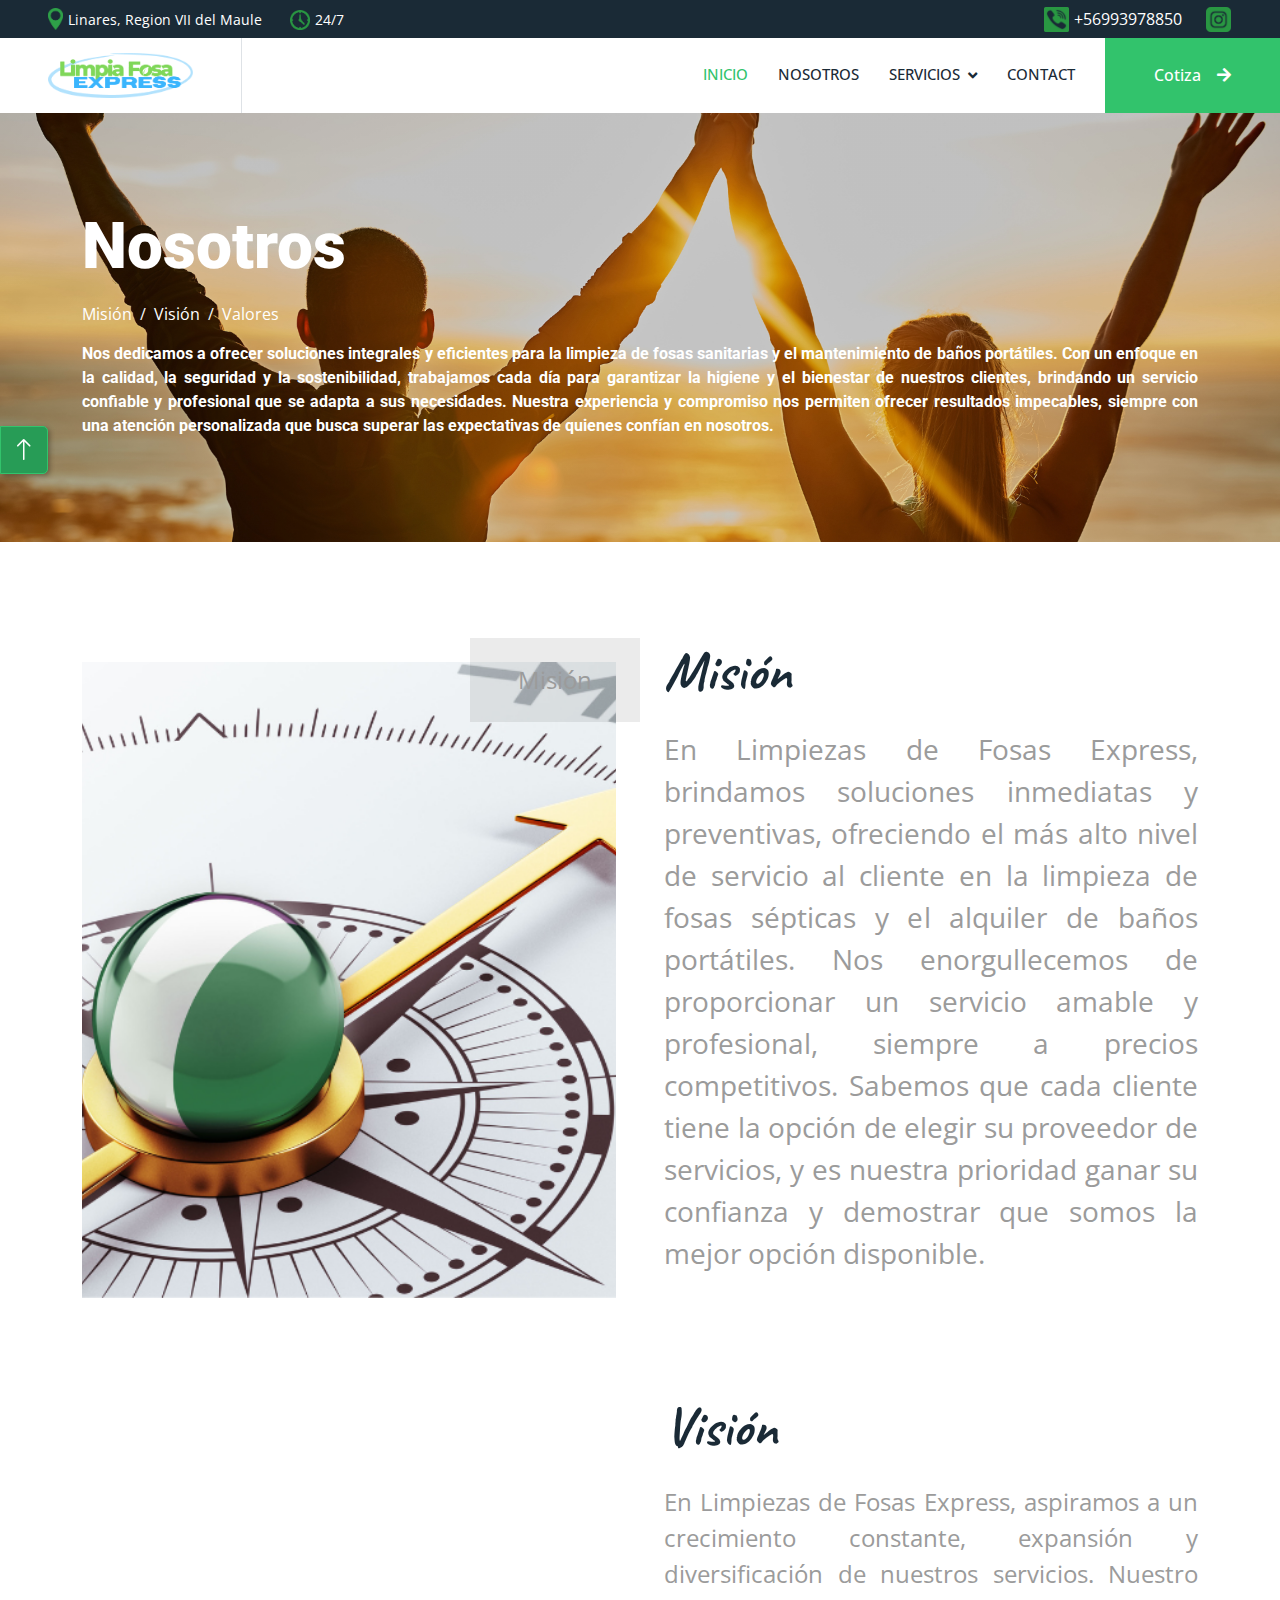
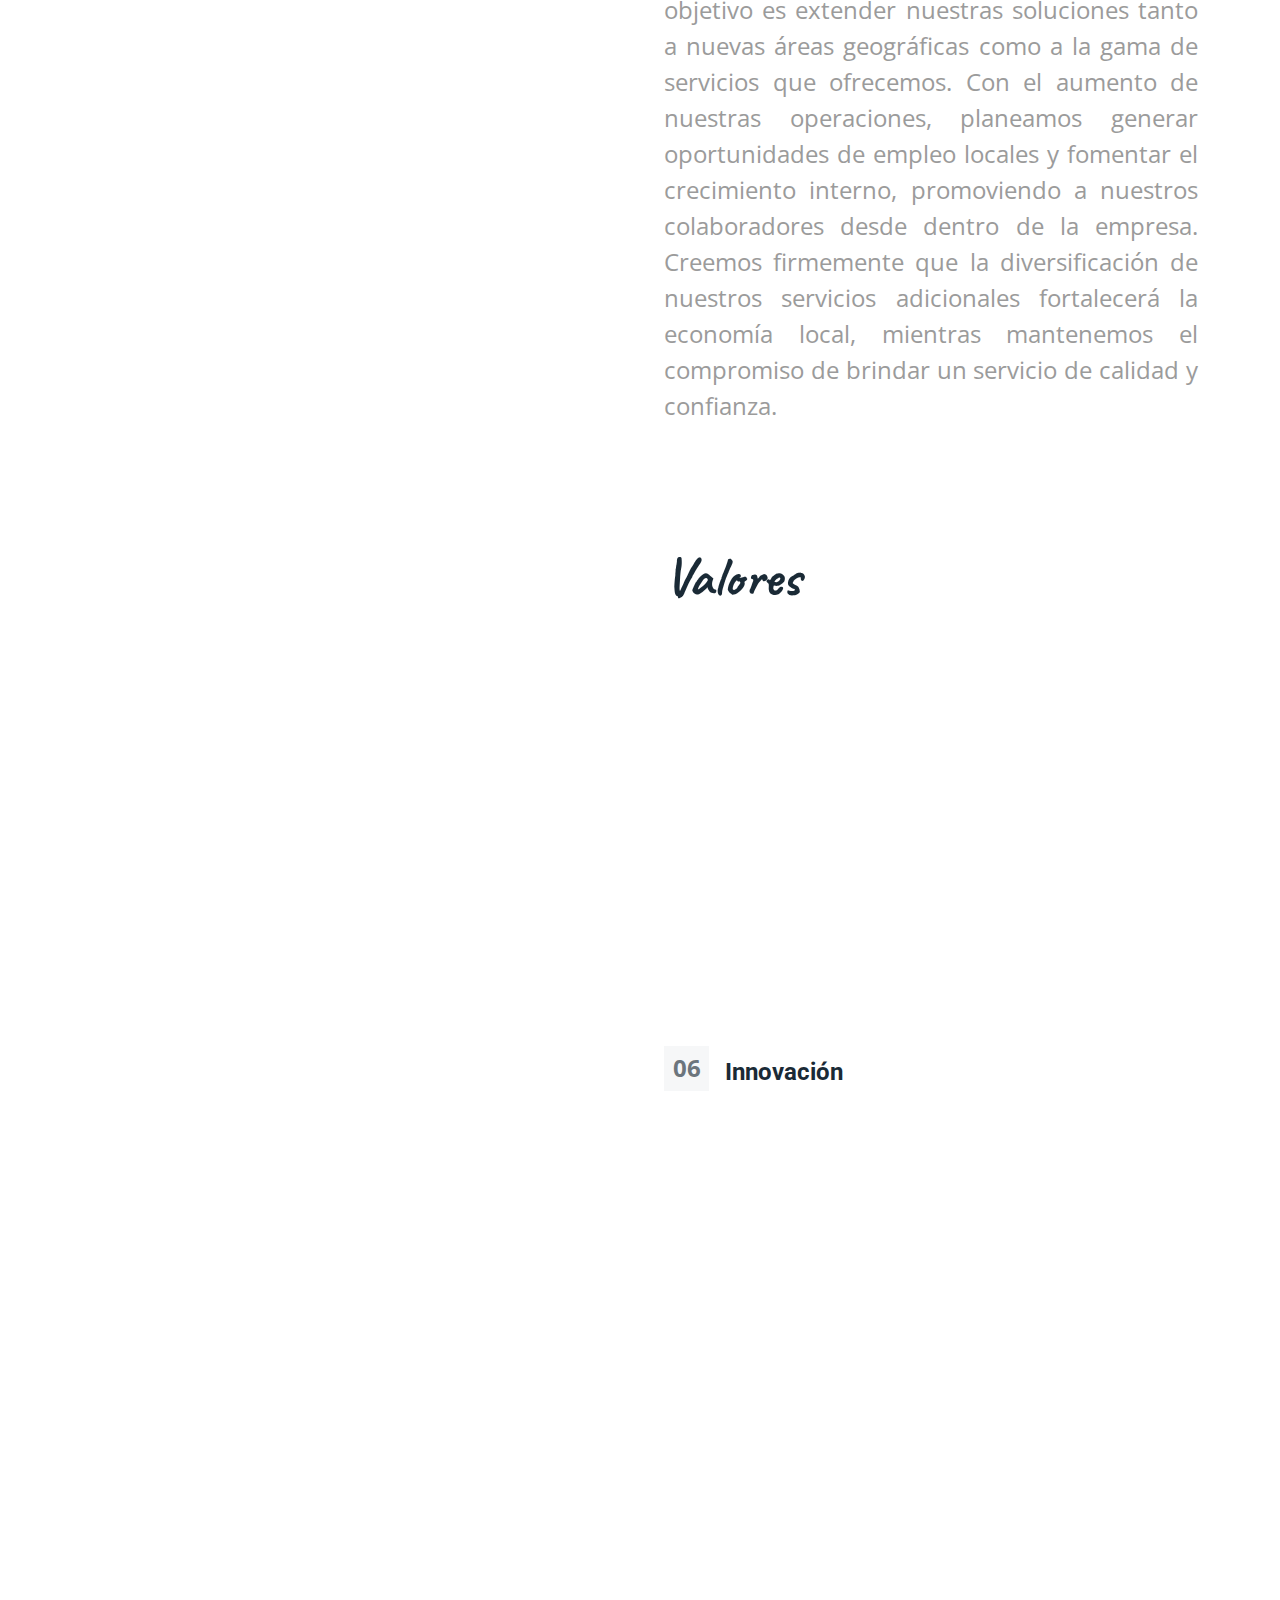
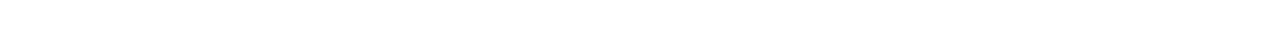
==== commit 52b1648a: "version donde se ternmina el index.html y se hacen las vistas de los servicios" ====
--- a/about.html
+++ b/about.html
@@ -31,78 +31,86 @@
     <!-- Template Stylesheet -->
     <link href="css/style.css" rel="stylesheet">
     <link href="css/about.css" rel="stylesheet" >
+    <link rel="preconnect" href="https://fonts.googleapis.com">
+    <link rel="preconnect" href="https://fonts.gstatic.com" crossorigin>
+    <link href="https://fonts.googleapis.com/css2?family=Caveat:wght@400..700&display=swap" rel="stylesheet">
+
 </head>
 
 <body>
     <!-- Spinner Start -->
-    <div id="spinner" class="show bg-white position-fixed translate-middle w-100 vh-100 top-50 start-50 d-flex align-items-center justify-content-center">
-        <div class="spinner-border text-primary" style="width: 3rem; height: 3rem;" role="status">
-            <span class="sr-only">Loading...</span>
-        </div>
+    <div
+      id="spinner"
+      class="show bg-white position-fixed translate-middle w-100 vh-100 top-50 start-50 d-flex align-items-center justify-content-center"
+    >
+      <div
+        class="spinner-border text-primary"
+        style="width: 3rem; height: 3rem"
+        role="status"
+      >
+        <span class="sr-only">Loading...</span>
+      </div>
+      <img class="diamond-logo position-absolute top-50 start-50 translate-middle icon-leaf" src="img/icon_leaf.png"
+            alt="Icon">
     </div>
     <!-- Spinner End -->
 
-
-    <!-- Topbar Start -->
-    <div class="container-fluid bg-dark p-0">
-        <div class="row gx-0 d-none d-lg-flex">
-            <div class="col-lg-7 px-5 text-start">
-                <div class="h-100 d-inline-flex align-items-center me-4">
-                    <small class="fa fa-map-marker-alt text-primary me-2"></small>
-                    <small>123 Street, New York, USA</small>
-                </div>
-                <div class="h-100 d-inline-flex align-items-center">
-                    <small class="far fa-clock text-primary me-2"></small>
-                    <small>Mon - Fri : 09.00 AM - 09.00 PM</small>
-                </div>
-            </div>
-            <div class="col-lg-5 px-5 text-end">
-                <div class="h-100 d-inline-flex align-items-center me-4">
-                    <small class="fa fa-phone-alt text-primary me-2"></small>
-                    <small>+012 345 6789</small>
-                </div>
-                <div class="h-100 d-inline-flex align-items-center mx-n2">
-                    <a class="btn btn-square btn-link rounded-0 border-0 border-end border-secondary" href=""><i class="fab fa-facebook-f"></i></a>
-                    <a class="btn btn-square btn-link rounded-0 border-0 border-end border-secondary" href=""><i class="fab fa-twitter"></i></a>
-                    <a class="btn btn-square btn-link rounded-0 border-0 border-end border-secondary" href=""><i class="fab fa-linkedin-in"></i></a>
-                    <a class="btn btn-square btn-link rounded-0" href=""><i class="fab fa-instagram"></i></a>
-                </div>
-            </div>
-        </div>
+  <!-- Topbar Start -->
+  <div class="container-fluid bg-dark p-0">
+    <div class="row gx-0 d-none d-lg-flex">
+      <div class="col-lg-7 px-5 text-start">
+        <div class="h-100 d-inline-flex align-items-center me-4">
+          <img src="/img/localization_icon.png" class="top-icon-gps">
+          <small  class="text-white">Linares, Region VII del Maule</small>
+        </div>
+        <div class="h-100 d-inline-flex align-items-center">
+          <img src="/img/clock-icon.png" class="top-icon-clock">
+          <small class="text-white">24/7</small>
+        </div>
+      </div>
+      <div class="col-lg-5 px-5 text-end">
+        <div class="h-100 d-inline-flex align-items-center me-4">
+          <img src="/img/phone_icon_50x50.png" class="top-icon-phone">
+          <a href="+56993978850" class="text-white">+56993978850</a>
+        </div>
+        <div class="h-100 d-inline-flex align-items-center mx-n2">
+          <a class="btn btn-square btn-link rounded-0" href="https://www.instagram.com/limpiafosaexpress/"
+            target="_blank"> <img src="/img/instagram_icon.png" class="top-icon-phone"></a>
+        </div>
+      </div>
     </div>
-    <!-- Topbar End -->
-
-
-    <!-- Navbar Start -->
-    <nav class="navbar navbar-expand-lg bg-white navbar-light sticky-top p-0">
-        <a href="index.html" class="navbar-brand d-flex align-items-center border-end px-4 px-lg-5">
-            <h2 class="m-0 text-primary">Solartec</h2>
-        </a>
-        <button type="button" class="navbar-toggler me-4" data-bs-toggle="collapse" data-bs-target="#navbarCollapse">
-            <span class="navbar-toggler-icon"></span>
-        </button>
-        <div class="collapse navbar-collapse" id="navbarCollapse">
-            <div class="navbar-nav ms-auto p-4 p-lg-0">
-                <a href="index.html" class="nav-item nav-link">Home</a>
-                <a href="about.html" class="nav-item nav-link active">About</a>
-                <a href="service.html" class="nav-item nav-link">Service</a>
-                <a href="project.html" class="nav-item nav-link">Project</a>
-                <div class="nav-item dropdown">
-                    <a href="#" class="nav-link dropdown-toggle" data-bs-toggle="dropdown">Pages</a>
-                    <div class="dropdown-menu bg-light m-0">
-                        <a href="feature.html" class="dropdown-item">Feature</a>
-                        <a href="quote.html" class="dropdown-item">Free Quote</a>
-                        <a href="team.html" class="dropdown-item">Our Team</a>
-                        <a href="testimonial.html" class="dropdown-item">Testimonial</a>
-                        <a href="404.html" class="dropdown-item">404 Page</a>
-                    </div>
-                </div>
-                <a href="contact.html" class="nav-item nav-link">Contact</a>
-            </div>
-            <a href="" class="btn btn-primary rounded-0 py-4 px-lg-5 d-none d-lg-block">Get A Quote<i class="fa fa-arrow-right ms-3"></i></a>
-        </div>
-    </nav>
-    <!-- Navbar End -->
+  </div>
+  <!-- Topbar End -->
+
+  <!-- Navbar Start -->
+  <nav class="navbar navbar-expand-lg bg-white navbar-light sticky-top p-0">
+    <a href="index.html" class="navbar-brand d-flex align-items-center border-end px-4 px-lg-5">
+      <img class="logo-limfoex" src="/img/limpia_fosa_logo.png" alt="" />
+    </a>
+    <button type="button" class="navbar-toggler me-4" data-bs-toggle="collapse" data-bs-target="#navbarCollapse">
+      <span class="navbar-toggler-icon"></span>
+    </button>
+    <div class="collapse navbar-collapse" id="navbarCollapse">
+      <div class="navbar-nav ms-auto p-4 p-lg-0">
+        <a href="index.html" class="nav-item nav-link active">Inicio</a>
+        <a href="about.html" class="nav-item nav-link">Nosotros</a>
+        <!-- <a href="service.html" class="nav-item nav-link">Servicios</a> -->
+        <!-- <a href="project.html" class="nav-item nav-link">Gallería</a> -->
+        <div class="nav-item dropdown">
+          <a href="#" class="nav-link dropdown-toggle" data-bs-toggle="dropdown">Servicios</a>
+          <div class="dropdown-menu bg-light m-0">
+            <a href="feature.html" class="dropdown-item">Limpieza de Fosas Sépticas</a>
+            <a href="quote.html" class="dropdown-item">Baños Químicos</a>
+            <a href="team.html" class="dropdown-item">Instalación de Fosas Sépticas</a>
+          </div>
+        </div>
+        <a href="contact.html" class="nav-item nav-link">Contact</a>
+      </div>
+      <a href="" class="btn btn-primary rounded-0 py-4 px-lg-5 d-none d-lg-block">Cotiza<i
+          class="fa fa-arrow-right ms-3"></i></a>
+    </div>
+  </nav>
+  <!-- Navbar End -->
 
     <!-- Page Header Start -->
 
--- a/css/style.css
+++ b/css/style.css
@@ -19,12 +19,40 @@
 
 .back-to-top {
     position: fixed;
+    left: 0; /* Pegado al borde izquierdo */
+    top: 50%; /* Centrado verticalmente */
+    transform: translateY(-50%); /* Ajuste para centrar en la mitad */
+    z-index: 99;
     display: none;
-    right: 45px;
-    bottom: 45px;
-    z-index: 99;
-}
-
+    width: 60px; /* Ajusta el tamaño del botón */
+    height: 60px; /* Ajusta el tamaño del botón */
+    border-radius: 0px 5px 5px  0px !important; /* Elimina cualquier borde redondeado */
+    background-color: #279c56; /* Color de fondo */
+    color: #fff; /* Color del ícono */
+    text-align: center;
+    line-height: 60px; /* Alinea el ícono verticalmente */
+    box-shadow: 2px 2px 5px rgba(0, 0, 0, 0.3); /* Añade sombra */
+}
+
+
+.back-to-top i {
+    font-size: 24px; /* Tamaño del ícono */
+}
+
+.top-icon-gps {
+    width: 15px;
+    margin-right: 5px;
+}
+
+.top-icon-phone {
+    width: 25px;
+    margin-right: 5px;
+}
+
+.top-icon-clock {
+    width: 20px;
+    margin-right: 5px;
+}
 
 /*** Spinner ***/
 #spinner {
@@ -38,6 +66,10 @@
     transition: opacity .5s ease-out, visibility 0s linear 0s;
     visibility: visible;
     opacity: 1;
+}
+
+.icon-leaf {
+    width: 30px;
 }
 
 
@@ -230,6 +262,9 @@
     color: var(--light);
 }
 
+.shadow-custom {
+    text-shadow: 5px 5px 5px rgba(0, 0, 0, 1);
+}
 
 /*** About ***/
 @media (min-width: 992px) {
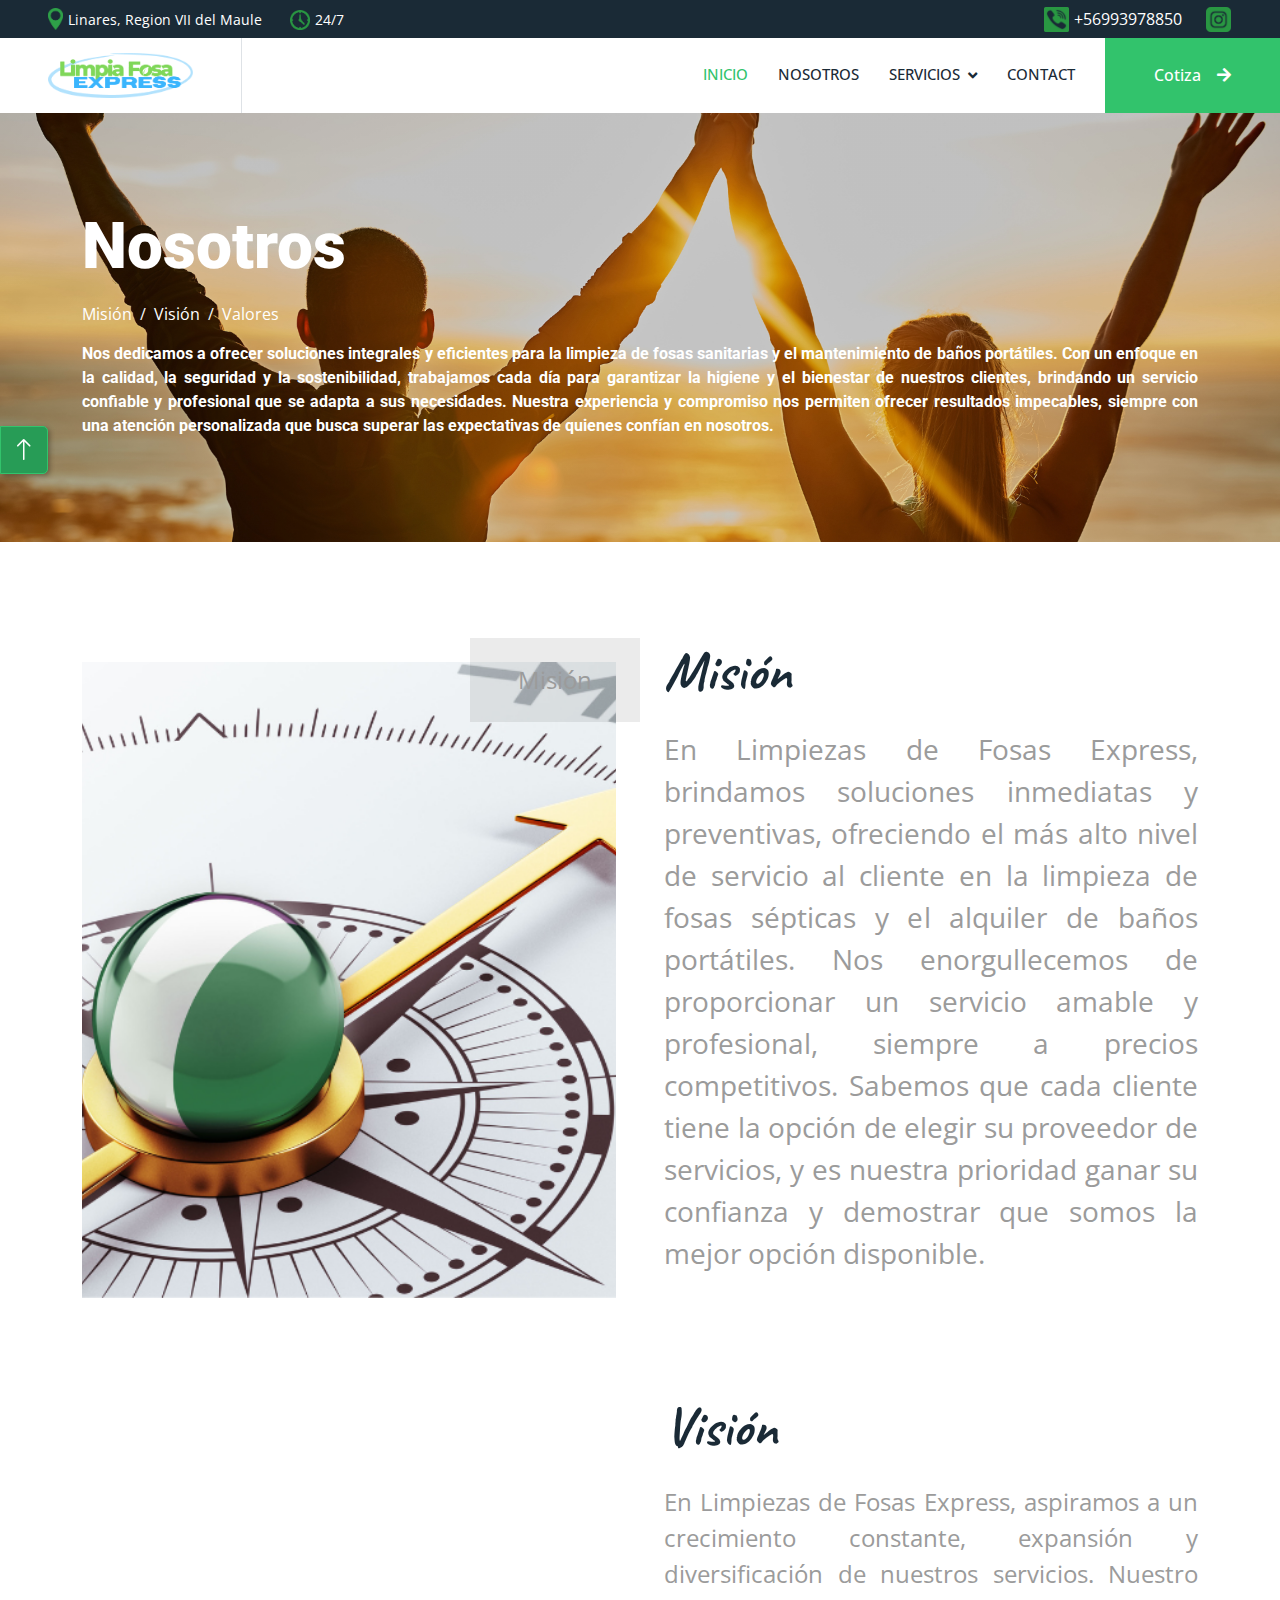
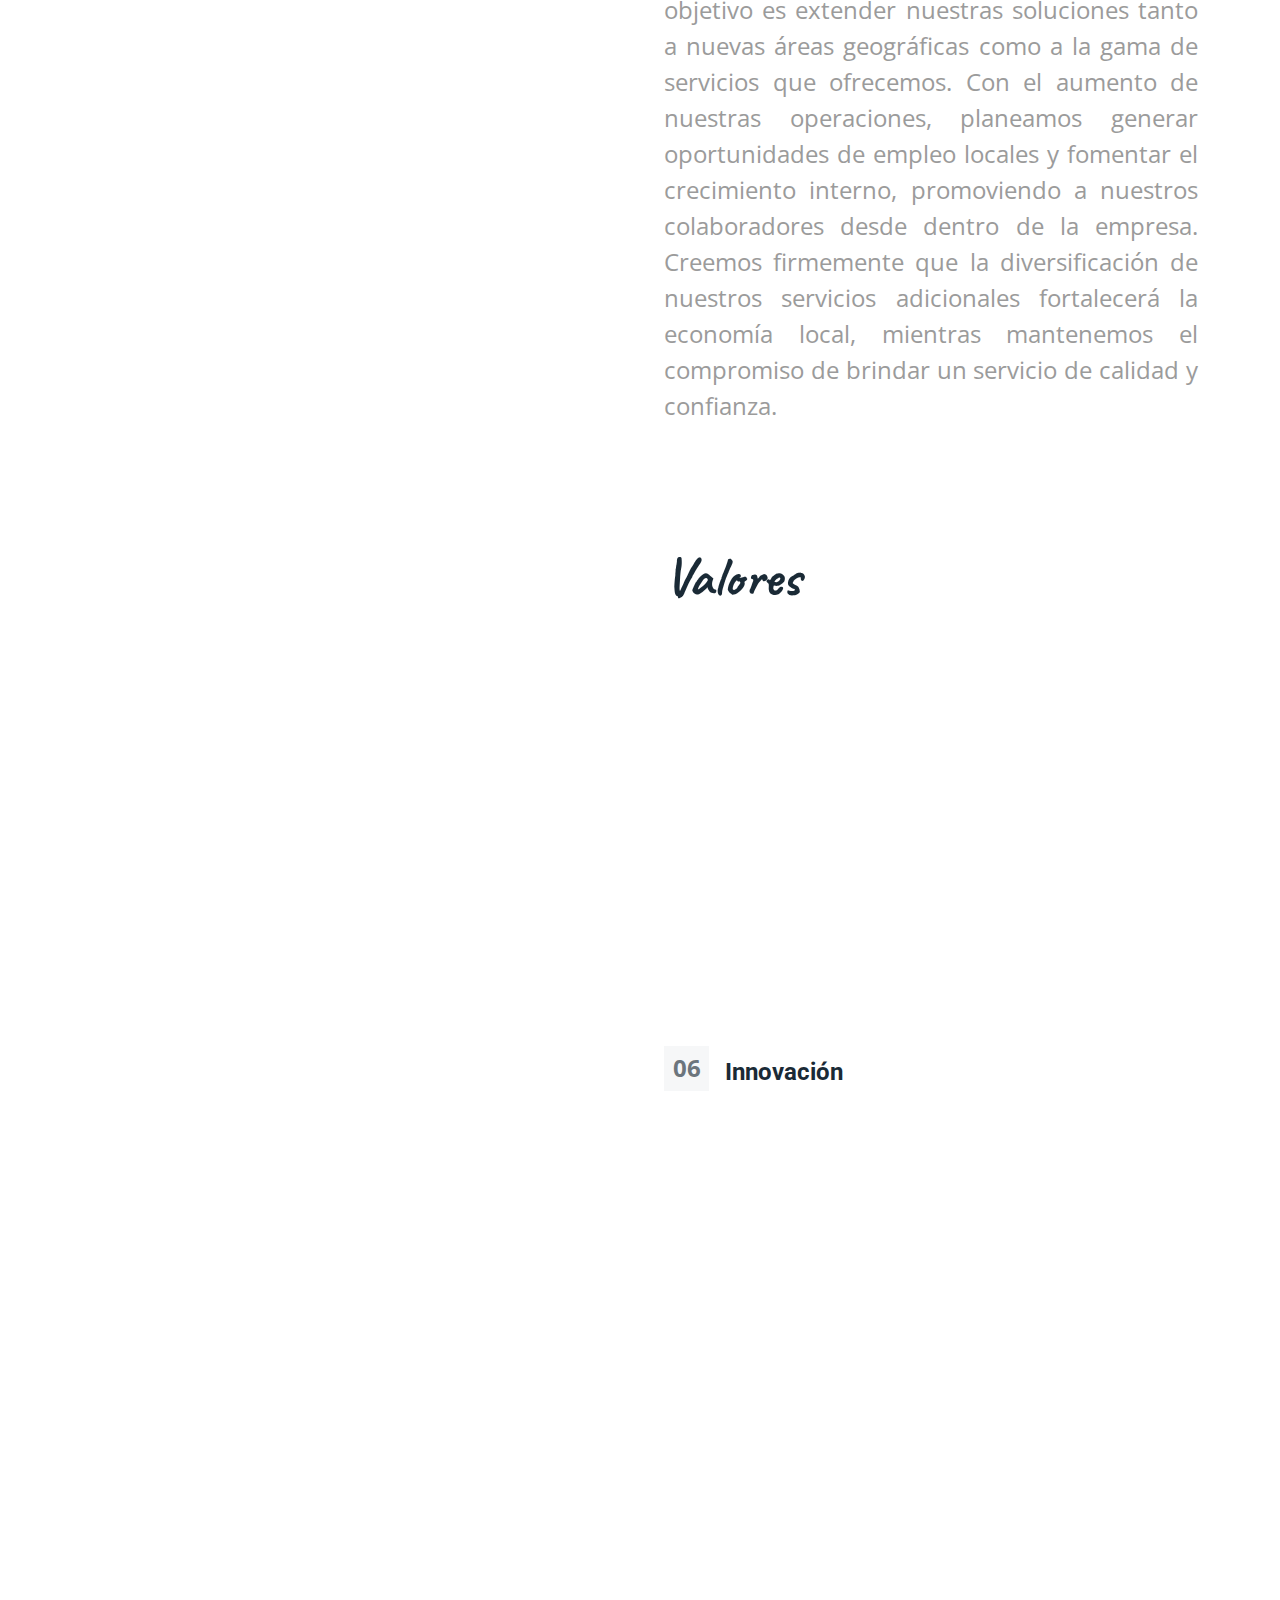
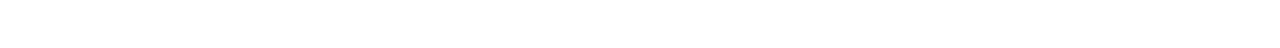
==== commit 96cd5535: "version con form sumit" ====
--- a/about.html
+++ b/about.html
@@ -383,78 +383,93 @@
     <!-- Team End -->
         
 
-    <!-- Footer Start -->
-    <div class="container-fluid bg-dark text-body footer mt-5 pt-5 wow fadeIn" data-wow-delay="0.1s">
-        <div class="container py-5">
-            <div class="row g-5">
-                <div class="col-lg-3 col-md-6">
-                    <h5 class="text-white mb-4">Address</h5>
-                    <p class="mb-2"><i class="fa fa-map-marker-alt me-3"></i>123 Street, New York, USA</p>
-                    <p class="mb-2"><i class="fa fa-phone-alt me-3"></i>+012 345 67890</p>
-                    <p class="mb-2"><i class="fa fa-envelope me-3"></i>info@example.com</p>
-                    <div class="d-flex pt-2">
-                        <a class="btn btn-square btn-outline-light btn-social" href=""><i class="fab fa-twitter"></i></a>
-                        <a class="btn btn-square btn-outline-light btn-social" href=""><i class="fab fa-facebook-f"></i></a>
-                        <a class="btn btn-square btn-outline-light btn-social" href=""><i class="fab fa-youtube"></i></a>
-                        <a class="btn btn-square btn-outline-light btn-social" href=""><i class="fab fa-linkedin-in"></i></a>
-                    </div>
-                </div>
-                <div class="col-lg-3 col-md-6">
-                    <h5 class="text-white mb-4">Quick Links</h5>
-                    <a class="btn btn-link" href="">About Us</a>
-                    <a class="btn btn-link" href="">Contact Us</a>
-                    <a class="btn btn-link" href="">Our Services</a>
-                    <a class="btn btn-link" href="">Terms & Condition</a>
-                    <a class="btn btn-link" href="">Support</a>
-                </div>
-                <div class="col-lg-3 col-md-6">
-                    <h5 class="text-white mb-4">Project Gallery</h5>
-                    <div class="row g-2">
-                        <div class="col-4">
-                            <img class="img-fluid rounded" src="img/gallery-1.jpg" alt="">
-                        </div>
-                        <div class="col-4">
-                            <img class="img-fluid rounded" src="img/gallery-2.jpg" alt="">
-                        </div>
-                        <div class="col-4">
-                            <img class="img-fluid rounded" src="img/gallery-3.jpg" alt="">
-                        </div>
-                        <div class="col-4">
-                            <img class="img-fluid rounded" src="img/gallery-4.jpg" alt="">
-                        </div>
-                        <div class="col-4">
-                            <img class="img-fluid rounded" src="img/gallery-5.jpg" alt="">
-                        </div>
-                        <div class="col-4">
-                            <img class="img-fluid rounded" src="img/gallery-6.jpg" alt="">
-                        </div>
-                    </div>
-                </div>
-                <div class="col-lg-3 col-md-6">
-                    <h5 class="text-white mb-4">Newsletter</h5>
-                    <p>Dolor amet sit justo amet elitr clita ipsum elitr est.</p>
-                    <div class="position-relative mx-auto" style="max-width: 400px;">
-                        <input class="form-control border-0 w-100 py-3 ps-4 pe-5" type="text" placeholder="Your email">
-                        <button type="button" class="btn btn-primary py-2 position-absolute top-0 end-0 mt-2 me-2">SignUp</button>
-                    </div>
-                </div>
-            </div>
-        </div>
-        <div class="container">
-            <div class="copyright">
-                <div class="row">
-                    <div class="col-md-6 text-center text-md-start mb-3 mb-md-0">
-                        &copy; <a href="#">Your Site Name</a>, All Right Reserved.
-                    </div>
-                    <div class="col-md-6 text-center text-md-end">
-                        <!--/*** This template is free as long as you keep the footer author’s credit link/attribution link/backlink. If you'd like to use the template without the footer author’s credit link/attribution link/backlink, you can purchase the Credit Removal License from "https://htmlcodex.com/credit-removal". Thank you for your support. ***/-->
-                        Designed By <a href="https://htmlcodex.com">HTML Codex</a>
-                    </div>
-                </div>
-            </div>
-        </div>
-    </div>
-    <!-- Footer End -->
+  <!-- Footer Start -->
+  <div class="container-fluid bg-dark text-body footer mt-5 pt-5 wow fadeIn" data-wow-delay="0.1s">
+    <div class="container py-5">
+      <div class="row g-5">
+        <div class="col-lg-3 col-md-6">
+          <h5 class="text-white mb-4">Dirección:</h5>
+          <p class="mb-2">
+            <i class="fa fa-map-marker-alt me-3"></i>Linares, VII Región del Maule
+          </p>
+          <p class="mb-2">
+            <i class="fa fa-phone-alt me-3"></i>+56 9 9397 8850
+          </p>
+          <a class="mb-2" href="mailto:limpiafosaexpress@gmail.com">
+            <i class="fa fa-envelope me-3"></i>Limpiafosaexpress@gmail.com
+          </a>
+          <div class="d-flex pt-2">
+            <a class="btn btn-square btn-outline-light btn-social" href="https://www.instagram.com/limpiafosaexpress/"><i class="fab fa-instagram"></i></a>
+          </div>
+        </div>
+        <div class="col-lg-3 col-md-6">
+          <h5 class="text-white mb-4">Contenido</h5>
+          <a class="btn btn-link" href="about.html">Nosotros</a>
+          <a class="btn btn-link" href="#limp_fosas">Limpiezas de Posas Sépticas</a>
+          <a class="btn btn-link" href="#chem_wc">Baños Portátiles</a>
+          <a class="btn btn-link" href="inst_fosas">Instalación de Fosas Sépticas</a>
+          <a class="btn btn-link" href="">Support</a>
+        </div>
+        <!-- Project Gallery Section -->
+        <!-- <div class="col-lg-3 col-md-6">
+            <h5 class="text-white mb-4">Project Gallery</h5>
+            <div class="row g-2">
+              <div class="col-4">
+                <img class="img-fluid rounded" src="img/gallery-1.jpg" alt="" />
+              </div>
+              <div class="col-4">
+                <img class="img-fluid rounded" src="img/gallery-2.jpg" alt="" />
+              </div>
+              <div class="col-4">
+                <img class="img-fluid rounded" src="img/gallery-3.jpg" alt="" />
+              </div>
+              <div class="col-4">
+                <img class="img-fluid rounded" src="img/gallery-4.jpg" alt="" />
+              </div>
+              <div class="col-4">
+                <img class="img-fluid rounded" src="img/gallery-5.jpg" alt="" />
+              </div>
+              <div class="col-4">
+                <img class="img-fluid rounded" src="img/gallery-6.jpg" alt="" />
+              </div>
+            </div>
+          </div> -->
+        <!-- Project Gallery Section End -->
+        <!-- Newslatter Section -->
+        <!-- <div class="col-lg-3 col-md-6">
+            <h5 class="text-white mb-4">Newsletter</h5>
+            <p>Dolor amet sit justo amet elitr clita ipsum elitr est.</p>
+            <div class="position-relative mx-auto" style="max-width: 400px">
+              <input
+                class="form-control border-0 w-100 py-3 ps-4 pe-5"
+                type="text"
+                placeholder="Your email"
+              />
+              <button
+                type="button"
+                class="btn btn-primary py-2 position-absolute top-0 end-0 mt-2 me-2"
+              >
+                SignUp
+              </button>
+            </div>
+          </div> -->
+        <!-- Newslatter Section -->
+      </div>
+    </div>
+    <div class="container">
+      <div class="copyright">
+        <div class="row">
+          <div class="col-md-6 text-center text-md-start mb-3 mb-md-0">
+            &copy; <a href="#">limpiafozasexpress.cl</a>, Todos los derechos reservados.
+          </div>
+          <div class="col-md-6 text-center text-md-end">
+            By <a href="https://github.com/RDLuisL">Luis Luna</a>
+          </div>
+        </div>
+      </div>
+    </div>
+  </div>
+  <!-- Footer End -->
 
 
     <!-- Back to Top -->
--- a/css/style.css
+++ b/css/style.css
@@ -257,6 +257,11 @@
     background-size: cover;
 }
 
+.page-header-clean {
+    background: linear-gradient(rgba(0, 0, 0, .1), rgba(0, 0, 0, .1)), url(../img/hero_limp_fosa_1920x400.png) center center no-repeat;
+    background-size: cover;
+}
+
 /*** Slash "/" del Breadcrumb de About ***/
 .breadcrumb-item + .breadcrumb-item::before {
     color: var(--light);
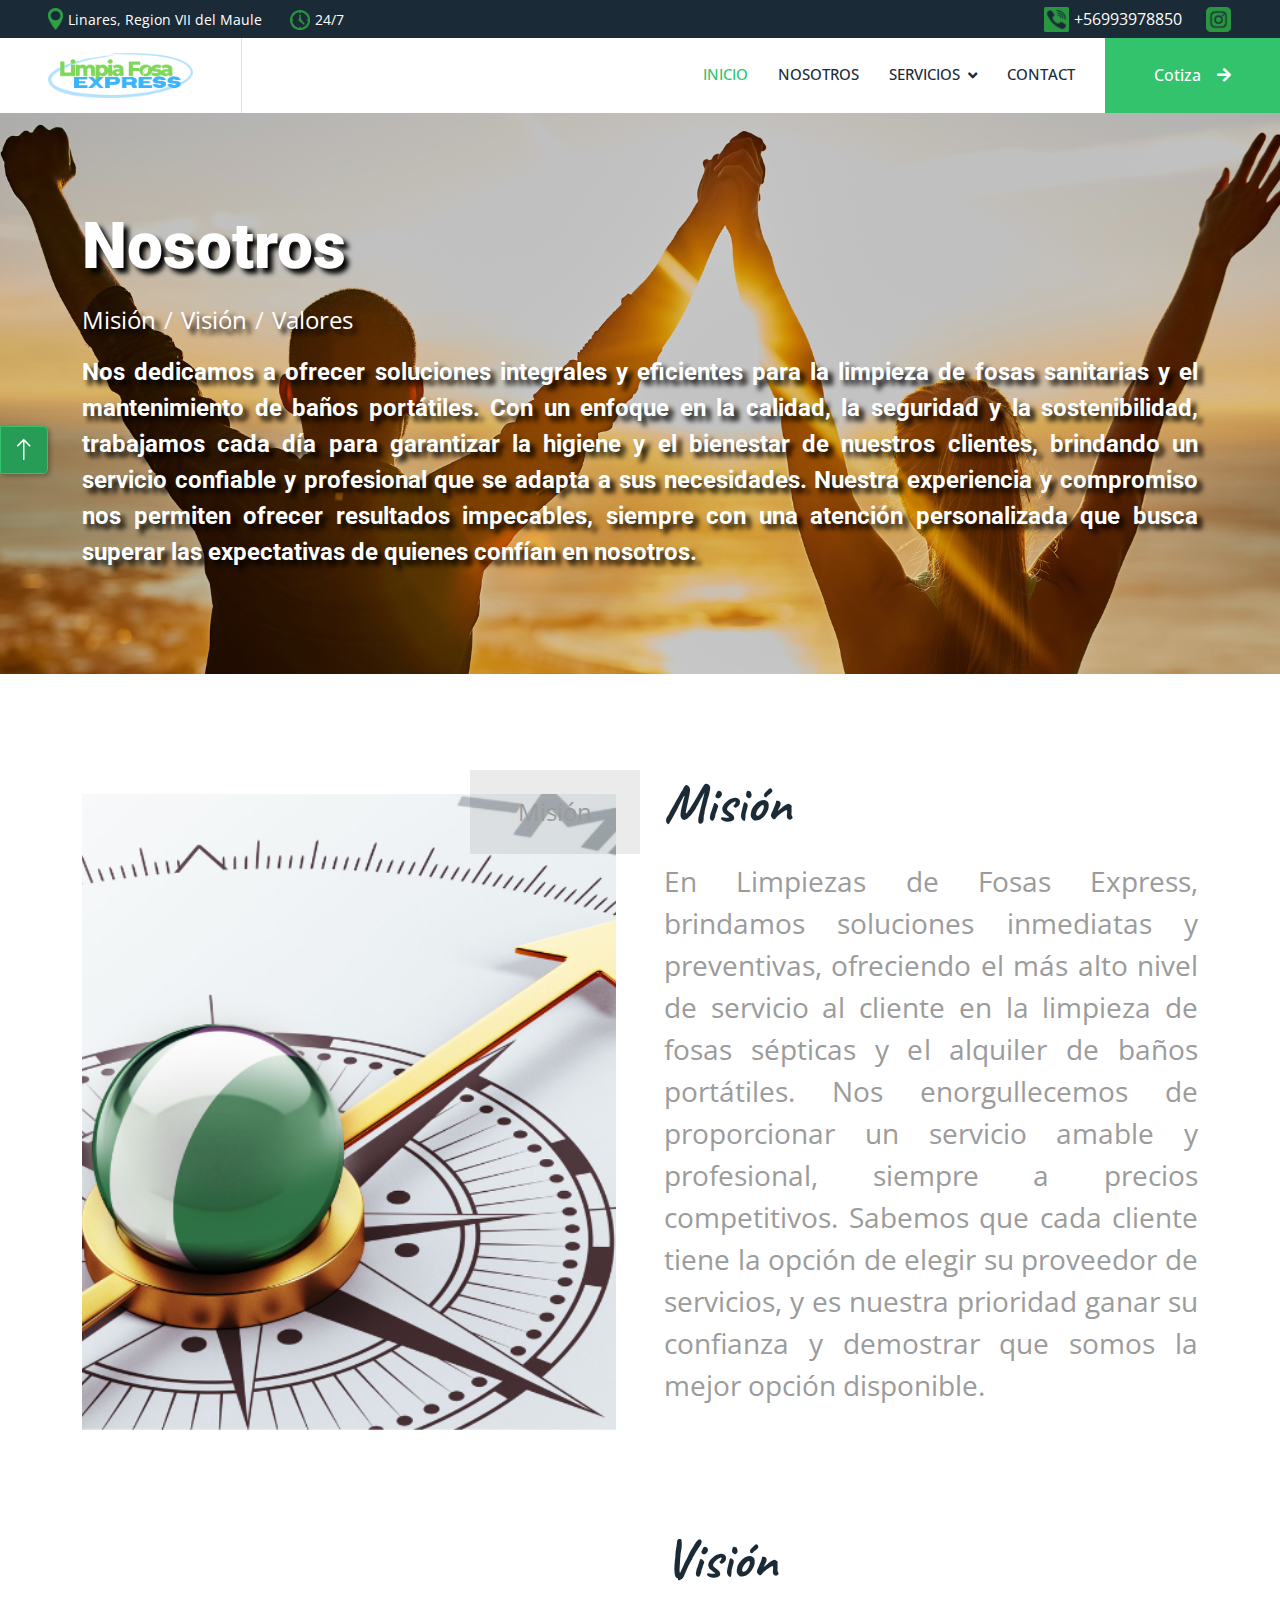
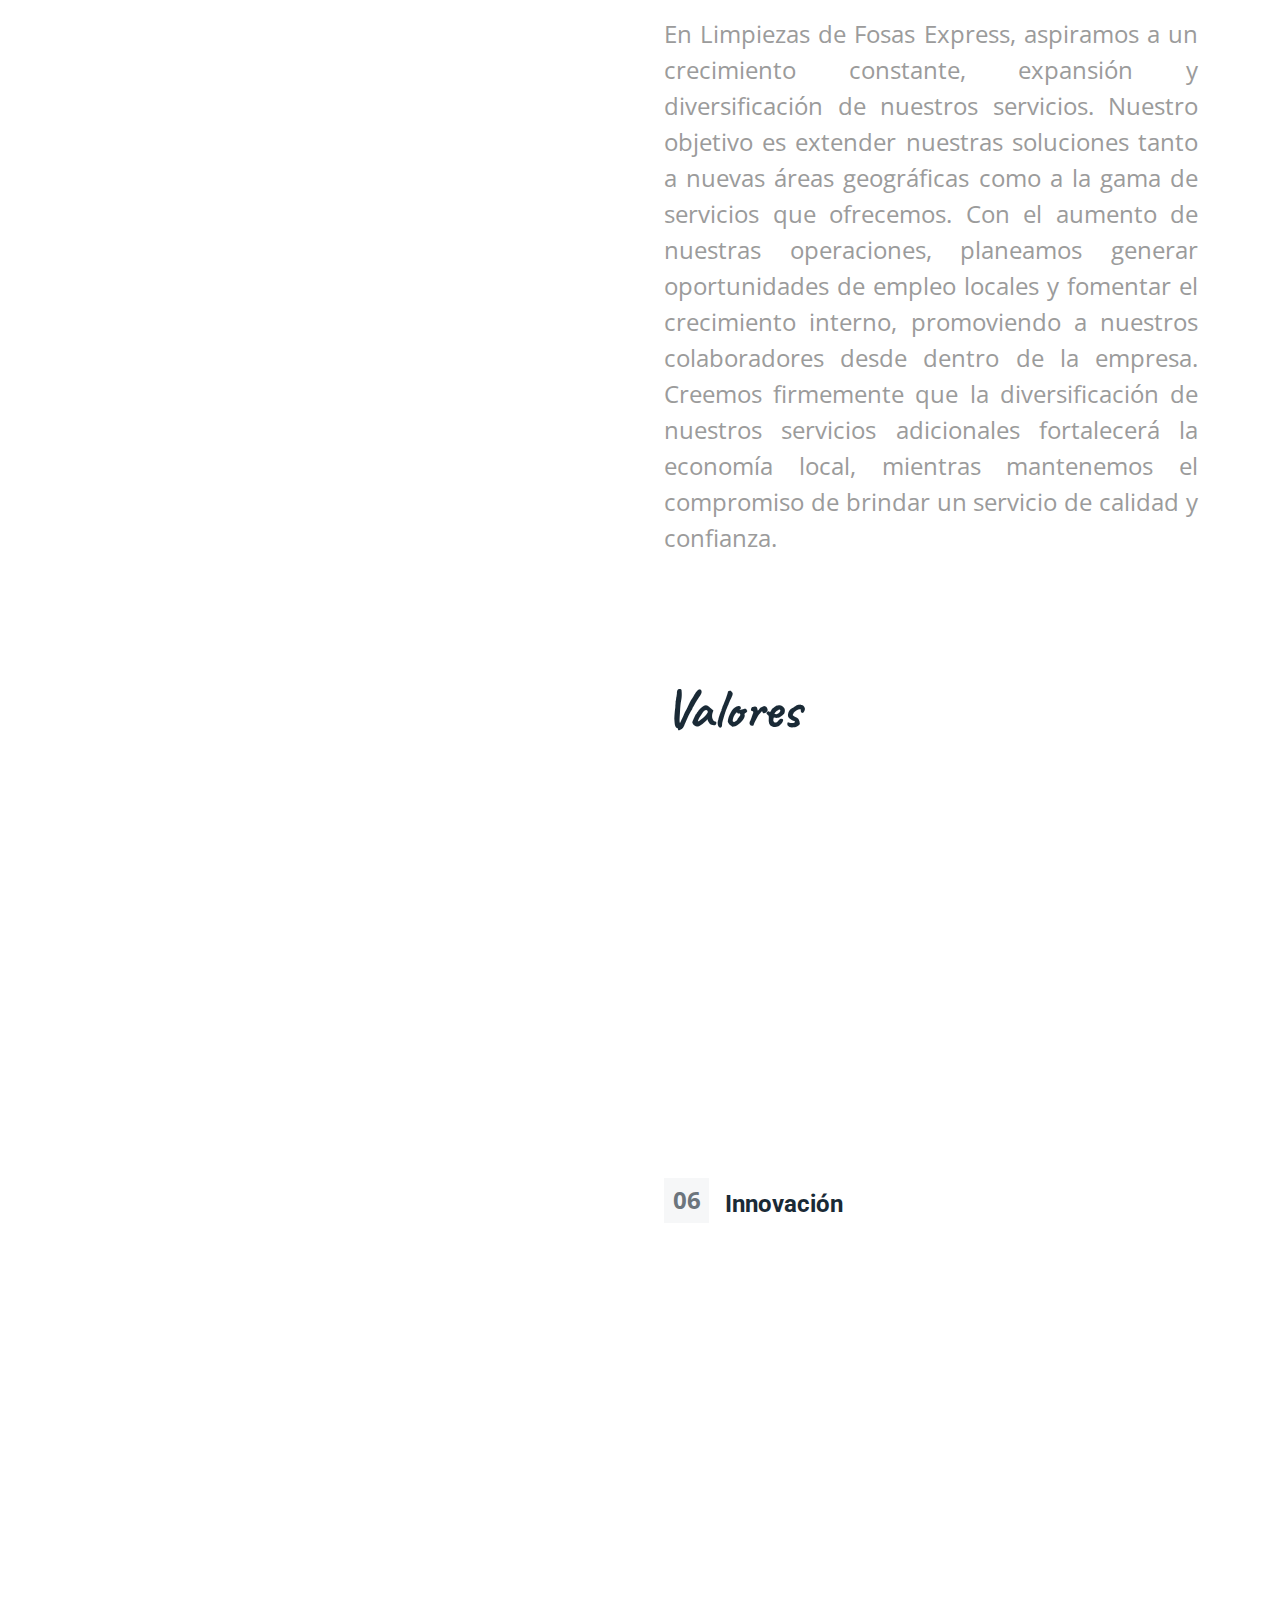
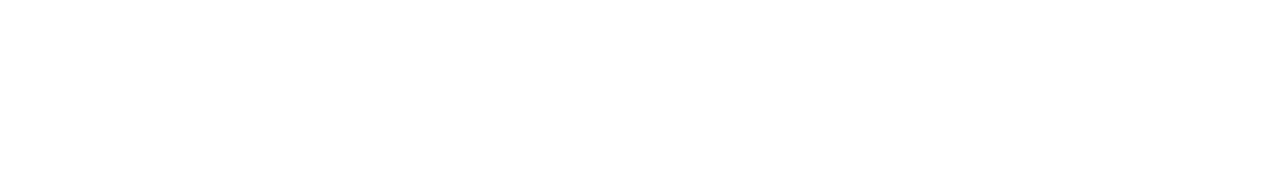
==== commit 65c5b385: "version arreglada y subida a vercel" ====
--- a/about.html
+++ b/about.html
@@ -2,58 +2,54 @@
 <html lang="en">
 
 <head>
-    <meta charset="utf-8">
-    <title>Nosotros - LimFoEx</title>
-    <meta content="width=device-width, initial-scale=1.0" name="viewport">
-    <meta content="" name="keywords">
-    <meta content="" name="description">
-
-    <!-- Favicon -->
-    <link href="img/favicon.ico" rel="icon">
-
-    <!-- Google Web Fonts -->
-    <link rel="preconnect" href="https://fonts.googleapis.com">
-    <link rel="preconnect" href="https://fonts.gstatic.com" crossorigin>
-    <link href="https://fonts.googleapis.com/css2?family=Open+Sans:wght@400;500&family=Roboto:wght@500;700;900&display=swap" rel="stylesheet"> 
-
-    <!-- Icon Font Stylesheet -->
-    <link href="https://cdnjs.cloudflare.com/ajax/libs/font-awesome/5.10.0/css/all.min.css" rel="stylesheet">
-    <link href="https://cdn.jsdelivr.net/npm/bootstrap-icons@1.4.1/font/bootstrap-icons.css" rel="stylesheet">
-
-    <!-- Libraries Stylesheet -->
-    <link href="lib/animate/animate.min.css" rel="stylesheet">
-    <link href="lib/owlcarousel/assets/owl.carousel.min.css" rel="stylesheet">
-    <link href="lib/lightbox/css/lightbox.min.css" rel="stylesheet">
-
-    <!-- Customized Bootstrap Stylesheet -->
-    <link href="css/bootstrap.min.css" rel="stylesheet">
-
-    <!-- Template Stylesheet -->
-    <link href="css/style.css" rel="stylesheet">
-    <link href="css/about.css" rel="stylesheet" >
-    <link rel="preconnect" href="https://fonts.googleapis.com">
-    <link rel="preconnect" href="https://fonts.gstatic.com" crossorigin>
-    <link href="https://fonts.googleapis.com/css2?family=Caveat:wght@400..700&display=swap" rel="stylesheet">
+  <meta charset="utf-8">
+  <title>Nosotros - LimFoEx</title>
+  <meta content="width=device-width, initial-scale=1.0" name="viewport">
+  <meta content="" name="keywords">
+  <meta content="" name="description">
+
+  <!-- Favicon -->
+  <link href="img/lim_fo_ex.ico" rel="icon">
+
+  <!-- Google Web Fonts -->
+  <link rel="preconnect" href="https://fonts.googleapis.com">
+  <link rel="preconnect" href="https://fonts.gstatic.com" crossorigin>
+  <link
+    href="https://fonts.googleapis.com/css2?family=Open+Sans:wght@400;500&family=Roboto:wght@500;700;900&display=swap"
+    rel="stylesheet">
+
+  <!-- Icon Font Stylesheet -->
+  <link href="https://cdnjs.cloudflare.com/ajax/libs/font-awesome/5.10.0/css/all.min.css" rel="stylesheet">
+  <link href="https://cdn.jsdelivr.net/npm/bootstrap-icons@1.4.1/font/bootstrap-icons.css" rel="stylesheet">
+
+  <!-- Libraries Stylesheet -->
+  <link href="lib/animate/animate.min.css" rel="stylesheet">
+  <link href="lib/owlcarousel/assets/owl.carousel.min.css" rel="stylesheet">
+  <link href="lib/lightbox/css/lightbox.min.css" rel="stylesheet">
+
+  <!-- Customized Bootstrap Stylesheet -->
+  <link href="css/bootstrap.min.css" rel="stylesheet">
+
+  <!-- Template Stylesheet -->
+  <link href="css/style.css" rel="stylesheet">
+  <link href="css/about.css" rel="stylesheet">
+  <link rel="preconnect" href="https://fonts.googleapis.com">
+  <link rel="preconnect" href="https://fonts.gstatic.com" crossorigin>
+  <link href="https://fonts.googleapis.com/css2?family=Caveat:wght@400..700&display=swap" rel="stylesheet">
 
 </head>
 
 <body>
-    <!-- Spinner Start -->
-    <div
-      id="spinner"
-      class="show bg-white position-fixed translate-middle w-100 vh-100 top-50 start-50 d-flex align-items-center justify-content-center"
-    >
-      <div
-        class="spinner-border text-primary"
-        style="width: 3rem; height: 3rem"
-        role="status"
-      >
-        <span class="sr-only">Loading...</span>
-      </div>
-      <img class="diamond-logo position-absolute top-50 start-50 translate-middle icon-leaf" src="img/icon_leaf.png"
-            alt="Icon">
-    </div>
-    <!-- Spinner End -->
+  <!-- Spinner Start -->
+  <div id="spinner"
+    class="show bg-white position-fixed translate-middle w-100 vh-100 top-50 start-50 d-flex align-items-center justify-content-center">
+    <div class="spinner-border text-primary" style="width: 3rem; height: 3rem" role="status">
+      <span class="sr-only">Loading...</span>
+    </div>
+    <img class="diamond-logo position-absolute top-50 start-50 translate-middle icon-leaf" src="img/icon_leaf.png"
+      alt="Icon">
+  </div>
+  <!-- Spinner End -->
 
   <!-- Topbar Start -->
   <div class="container-fluid bg-dark p-0">
@@ -61,7 +57,7 @@
       <div class="col-lg-7 px-5 text-start">
         <div class="h-100 d-inline-flex align-items-center me-4">
           <img src="/img/localization_icon.png" class="top-icon-gps">
-          <small  class="text-white">Linares, Region VII del Maule</small>
+          <small class="text-white">Linares, Region VII del Maule</small>
         </div>
         <div class="h-100 d-inline-flex align-items-center">
           <img src="/img/clock-icon.png" class="top-icon-clock">
@@ -112,26 +108,31 @@
   </nav>
   <!-- Navbar End -->
 
-    <!-- Page Header Start -->
-
-    <!-- Imagen esta en el style.css en la parte de .page-header -->
-    <div class="container-fluid page-header py-5 mb-5">
-        <div class="container py-5">
-            <h1 class="display-3 text-white mb-3 animated slideInDown">Nosotros</h1>
-            <nav aria-label="breadcrumb animated slideInDown">
-                <ol class="breadcrumb">
-                    <li class="breadcrumb-item"><a class="text-white" href="#">Misión</a></li>
-                    <li class="breadcrumb-item"><a class="text-white" href="#">Visión</a></li>
-                    <li class="breadcrumb-item text-white active" aria-current="page">Valores</li>
-                </ol>
-            </nav>
-            <h6 class="brief-about">Nos dedicamos a ofrecer soluciones integrales y eficientes para la limpieza de fosas sanitarias y el mantenimiento de baños portátiles. Con un enfoque en la calidad, la seguridad y la sostenibilidad, trabajamos cada día para garantizar la higiene y el bienestar de nuestros clientes, brindando un servicio confiable y profesional que se adapta a sus necesidades. Nuestra experiencia y compromiso nos permiten ofrecer resultados impecables, siempre con una atención personalizada que busca superar las expectativas de quienes confían en nosotros.</h5>
-        </div>
-    </div>
-    <!-- Page Header End -->
-
-    <!-- Feature Start -->
-    <!-- <div class="container-xxl py-5">
+  <!-- Page Header Start -->
+
+  <!-- Imagen esta en el style.css en la parte de .page-header -->
+  <div class="container-fluid page-header py-5 mb-5">
+    <div class="container py-5">
+      <h1 class="display-3 text-white mb-3 animated slideInDown shadow-custom">Nosotros</h1>
+      <nav aria-label="breadcrumb animated slideInDown">
+        <ol class="breadcrumb">
+          <li class="breadcrumb-item fs-4"><a class="text-white shadow-custom" href="#mision">Misión</a></li>
+          <li class="breadcrumb-item fs-4"><a class="text-white shadow-custom" href="#vision">Visión</a></li>
+          <li class="breadcrumb-item fs-4"><a class="text-white shadow-custom" href="#valores">Valores</a></li>
+        </ol>
+      </nav>
+      <h4 class="brief-about shadow-custom">Nos dedicamos a ofrecer soluciones integrales y eficientes para la limpieza
+        de fosas sanitarias y el mantenimiento de baños portátiles. Con un enfoque en la calidad, la seguridad y la
+        sostenibilidad, trabajamos cada día para garantizar la higiene y el bienestar de nuestros clientes, brindando un
+        servicio confiable y profesional que se adapta a sus necesidades. Nuestra experiencia y compromiso nos permiten
+        ofrecer resultados impecables, siempre con una atención personalizada que busca superar las expectativas de
+        quienes confían en nosotros.</h4>
+    </div>
+  </div>
+  <!-- Page Header End -->
+
+  <!-- Feature Start -->
+  <!-- <div class="container-xxl py-5">
         <div class="container">
             <div class="row g-5">
                 <div class="col-md-6 col-lg-3 wow fadeIn" data-wow-delay="0.1s">
@@ -177,152 +178,152 @@
             </div>
         </div>
     </div> -->
-    <!-- Feature Start -->
-    
-
-    <!-- About Start -->
-        <!-- About Start -->
-        <div class="container-xxl py-5">
-            <div class="container">
-    
-                <!-- Mision Row -->
-                <div class="row g-5" id="mision">
-                    <div class="col-lg-6 pt-4" style="min-height: 400px;">
-                        <div class="position-relative h-100 wow fadeIn" data-wow-delay="0.1s">
-                            <img class="position-absolute img-fluid w-100 h-100" src="img/mision_limfoex_600x500.png"
-                                style="object-fit: cover;" alt="">
-                            <div class="position-absolute top-0 end-0 mt-n4 me-n4 py-4 px-5 fs-4"
-                                style="background: rgba(0, 0, 0, .08);">Misión</div>
-                        </div>
-                    </div>
-                    <div class="col-lg-6 align-content-center">
-                        <h1 class="mb-4" style="font-family: Caveat, cursive; font-size: 55px !important;">Misión</h1>
-                        <p class="mb-4 fs-3" style="text-align: justify;">En Limpiezas de Fosas Express, brindamos 
-                            soluciones inmediatas y preventivas, ofreciendo el más alto nivel de servicio al cliente 
-                            en la limpieza de fosas sépticas y el alquiler de baños portátiles. Nos enorgullecemos de 
-                            proporcionar un servicio amable y profesional, siempre a precios competitivos. Sabemos que 
-                            cada cliente tiene la opción de elegir su proveedor de servicios, y es nuestra prioridad 
-                            ganar su confianza y demostrar que somos la mejor opción disponible.</p>
-                    </div>
-                </div>
-                <!-- Mision Row End -->
-    
-                <!-- Vision Row -->
-                <div class="row g-5 mt-5" id="vision">
-                    <div class="col-lg-6 pt-4" style="min-height: 400px;">
-                        <div class="position-relative h-100 wow fadeIn" data-wow-delay="0.1s">
-                            <img class="position-absolute img-fluid w-100 h-100" src="img/vision_limfoex_600x500.png"
-                                style="object-fit: cover;" alt="">
-                            <div class="position-absolute top-0 end-0 mt-n4 me-n4 py-4 px-5 fs-4"
-                                style="background: rgba(0, 0, 0, .08);">Visión</div>
-                        </div>
-                    </div>
-                    <div class="col-lg-6 align-content-center">
-                        <h1 class="mb-4" style="font-family: Caveat, cursive; font-size: 55px !important;;">Visión</h1>
-                        <p class="mb-4 fs-4" style="text-align: justify;">En Limpiezas de Fosas Express, aspiramos a un 
-                            crecimiento constante, expansión y diversificación de nuestros servicios. Nuestro objetivo 
-                            es extender nuestras soluciones tanto a nuevas áreas geográficas como a la gama de servicios
-                             que ofrecemos. Con el aumento de nuestras operaciones, planeamos generar oportunidades de 
-                             empleo locales y fomentar el crecimiento interno, promoviendo a nuestros colaboradores 
-                             desde dentro de la empresa. Creemos firmemente que la diversificación de nuestros servicios
-                              adicionales fortalecerá la economía local, mientras mantenemos el compromiso de brindar 
-                              un servicio de calidad y confianza.</p>
-                    </div>
-                </div>
-                <!-- Vision Row End -->
-    
-                <!-- Valores Row -->
-                <div class="row g-5 mt-5" id="valores">
-                    <div class="col-lg-6 pt-4" style="min-height: 400px;">
-                        <div class="position-relative h-100 wow fadeIn" data-wow-delay="0.1s">
-                            <img class="position-absolute img-fluid w-100 h-100" src="img/values_limfoex_600x500.png"
-                                style="object-fit: cover;" alt="">
-                            <div class="position-absolute top-0 end-0 mt-n4 me-n4 py-4 px-5 fs-4"
-                                style="background: rgba(0, 0, 0, .08);">Valores</div>
-                        </div>
-                    </div>
-                    <div class="col-lg-6">
-                        <h1 class="mb-4" style="font-family: Caveat, cursive; font-size: 55px !important;">Valores</h1>
-                        <div class="row g-4 mb-3 pb-3">
-                            <div class="col-12 wow fadeIn" data-wow-delay="0.1s">
-                                <div class="d-flex fs-4">
-                                    <div class="bg-light d-flex flex-shrink-0 align-items-center justify-content-center mt-1"
-                                        style="width: 45px; height: 45px;">
-                                        <span class="fw-bold text-secondary">01</span>
-                                    </div>
-                                    <div class="ps-3 mt-3">
-                                        <h4>Trabajo en equipo</h4>
-                                    </div>
-                                </div>
-                            </div>
-                            <div class="col-12 wow fadeIn" data-wow-delay="0.1s">
-                                <div class="d-flex">
-                                    <div class="bg-light d-flex flex-shrink-0 align-items-center justify-content-center mt-1"
-                                        style="width: 45px; height: 45px;">
-                                        <span class="fw-bold text-secondary fs-4">02</span>
-                                    </div>
-                                    <div class="ps-3 mt-3">
-                                        <h4>Buen Servicio</h4>
-                                    </div>
-                                </div>
-                            </div>
-                            <div class="col-12 wow fadeIn" data-wow-delay="0.1s">
-                                <div class="d-flex">
-                                    <div class="bg-light d-flex flex-shrink-0 align-items-center justify-content-center mt-1"
-                                        style="width: 45px; height: 45px;">
-                                        <span class="fw-bold text-secondary fs-4">03</span>
-                                    </div>
-                                    <div class="ps-3 mt-3">
-                                        <h4>Metas</h4>
-                                    </div>
-                                </div>
-                            </div>
-                            <div class="col-12 wow fadeIn" data-wow-delay="0.1s">
-                                <div class="d-flex">
-                                    <div class="bg-light d-flex flex-shrink-0 align-items-center justify-content-center mt-1"
-                                        style="width: 45px; height: 45px;">
-                                        <span class="fw-bold text-secondary fs-4">04</span>
-                                    </div>
-                                    <div class="ps-3 mt-3">
-                                        <h4>Ética</h4>
-                                    </div>
-                                </div>
-                            </div>
-                            <div class="col-12 wow fadeIn" data-wow-delay="0.1s">
-                                <div class="d-flex">
-                                    <div class="bg-light d-flex flex-shrink-0 align-items-center justify-content-center mt-1"
-                                        style="width: 45px; height: 45px;">
-                                        <span class="fw-bold text-secondary fs-4">05</span>
-                                    </div>
-                                    <div class="ps-3 mt-3">
-                                        <h4>Confianza</h4>
-                                    </div>
-                                </div>
-                            </div>
-                            <div class="col-12 wow fadeIn" data-wow-delay="0.1s"></div>
-                                <div class="d-flex">
-                                    <div class="bg-light d-flex flex-shrink-0 align-items-center justify-content-center mt-1"
-                                        style="width: 45px; height: 45px;">
-                                        <span class="fw-bold text-secondary fs-4">06</span>
-                                    </div>
-                                    <div class="ps-3 mt-3">
-                                        <h4>Innovación</h4>
-                                    </div>
-                                </div>
-                            </div>
-                        </div>
-                    </div>
-                </div>
-                <!-- Valores Row End -->
-    
-            </div>
-        </div>
-        <!-- About End -->
-    <!-- About End -->
-
-
-    <!-- Team Start -->
-    <!-- <div class="container-xxl py-5">
+  <!-- Feature Start -->
+
+
+  <!-- About Start -->
+  <!-- About Start -->
+  <div class="container-xxl py-5">
+    <div class="container">
+
+      <!-- Mision Row -->
+      <div class="row g-5" id="mision">
+        <div class="col-lg-6 pt-4" style="min-height: 400px;">
+          <div class="position-relative h-100 wow fadeIn" data-wow-delay="0.1s">
+            <img class="position-absolute img-fluid w-100 h-100" src="img/mision_limfoex_600x500.png"
+              style="object-fit: cover;" alt="">
+            <div class="position-absolute top-0 end-0 mt-n4 me-n4 py-4 px-5 fs-4"
+              style="background: rgba(0, 0, 0, .08);">Misión</div>
+          </div>
+        </div>
+        <div class="col-lg-6 align-content-center">
+          <h1 class="mb-4" style="font-family: Caveat, cursive; font-size: 55px !important;">Misión</h1>
+          <p class="mb-4 fs-3" style="text-align: justify;">En Limpiezas de Fosas Express, brindamos
+            soluciones inmediatas y preventivas, ofreciendo el más alto nivel de servicio al cliente
+            en la limpieza de fosas sépticas y el alquiler de baños portátiles. Nos enorgullecemos de
+            proporcionar un servicio amable y profesional, siempre a precios competitivos. Sabemos que
+            cada cliente tiene la opción de elegir su proveedor de servicios, y es nuestra prioridad
+            ganar su confianza y demostrar que somos la mejor opción disponible.</p>
+        </div>
+      </div>
+      <!-- Mision Row End -->
+
+      <!-- Vision Row -->
+      <div class="row g-5 mt-5" id="vision">
+        <div class="col-lg-6 pt-4" style="min-height: 400px;">
+          <div class="position-relative h-100 wow fadeIn" data-wow-delay="0.1s">
+            <img class="position-absolute img-fluid w-100 h-100" src="img/vision_limfoex_600x500.png"
+              style="object-fit: cover;" alt="">
+            <div class="position-absolute top-0 end-0 mt-n4 me-n4 py-4 px-5 fs-4"
+              style="background: rgba(0, 0, 0, .08);">Visión</div>
+          </div>
+        </div>
+        <div class="col-lg-6 align-content-center">
+          <h1 class="mb-4" style="font-family: Caveat, cursive; font-size: 55px !important;;">Visión</h1>
+          <p class="mb-4 fs-4" style="text-align: justify;">En Limpiezas de Fosas Express, aspiramos a un
+            crecimiento constante, expansión y diversificación de nuestros servicios. Nuestro objetivo
+            es extender nuestras soluciones tanto a nuevas áreas geográficas como a la gama de servicios
+            que ofrecemos. Con el aumento de nuestras operaciones, planeamos generar oportunidades de
+            empleo locales y fomentar el crecimiento interno, promoviendo a nuestros colaboradores
+            desde dentro de la empresa. Creemos firmemente que la diversificación de nuestros servicios
+            adicionales fortalecerá la economía local, mientras mantenemos el compromiso de brindar
+            un servicio de calidad y confianza.</p>
+        </div>
+      </div>
+      <!-- Vision Row End -->
+
+      <!-- Valores Row -->
+      <div class="row g-5 mt-5" id="valores">
+        <div class="col-lg-6 pt-4" style="min-height: 400px;">
+          <div class="position-relative h-100 wow fadeIn" data-wow-delay="0.1s">
+            <img class="position-absolute img-fluid w-100 h-100" src="img/values_limfoex_600x500.png"
+              style="object-fit: cover;" alt="">
+            <div class="position-absolute top-0 end-0 mt-n4 me-n4 py-4 px-5 fs-4"
+              style="background: rgba(0, 0, 0, .08);">Valores</div>
+          </div>
+        </div>
+        <div class="col-lg-6">
+          <h1 class="mb-4" style="font-family: Caveat, cursive; font-size: 55px !important;">Valores</h1>
+          <div class="row g-4 mb-3 pb-3">
+            <div class="col-12 wow fadeIn" data-wow-delay="0.1s">
+              <div class="d-flex fs-4">
+                <div class="bg-light d-flex flex-shrink-0 align-items-center justify-content-center mt-1"
+                  style="width: 45px; height: 45px;">
+                  <span class="fw-bold text-secondary">01</span>
+                </div>
+                <div class="ps-3 mt-3">
+                  <h4>Trabajo en equipo</h4>
+                </div>
+              </div>
+            </div>
+            <div class="col-12 wow fadeIn" data-wow-delay="0.1s">
+              <div class="d-flex">
+                <div class="bg-light d-flex flex-shrink-0 align-items-center justify-content-center mt-1"
+                  style="width: 45px; height: 45px;">
+                  <span class="fw-bold text-secondary fs-4">02</span>
+                </div>
+                <div class="ps-3 mt-3">
+                  <h4>Buen Servicio</h4>
+                </div>
+              </div>
+            </div>
+            <div class="col-12 wow fadeIn" data-wow-delay="0.1s">
+              <div class="d-flex">
+                <div class="bg-light d-flex flex-shrink-0 align-items-center justify-content-center mt-1"
+                  style="width: 45px; height: 45px;">
+                  <span class="fw-bold text-secondary fs-4">03</span>
+                </div>
+                <div class="ps-3 mt-3">
+                  <h4>Metas</h4>
+                </div>
+              </div>
+            </div>
+            <div class="col-12 wow fadeIn" data-wow-delay="0.1s">
+              <div class="d-flex">
+                <div class="bg-light d-flex flex-shrink-0 align-items-center justify-content-center mt-1"
+                  style="width: 45px; height: 45px;">
+                  <span class="fw-bold text-secondary fs-4">04</span>
+                </div>
+                <div class="ps-3 mt-3">
+                  <h4>Ética</h4>
+                </div>
+              </div>
+            </div>
+            <div class="col-12 wow fadeIn" data-wow-delay="0.1s">
+              <div class="d-flex">
+                <div class="bg-light d-flex flex-shrink-0 align-items-center justify-content-center mt-1"
+                  style="width: 45px; height: 45px;">
+                  <span class="fw-bold text-secondary fs-4">05</span>
+                </div>
+                <div class="ps-3 mt-3">
+                  <h4>Confianza</h4>
+                </div>
+              </div>
+            </div>
+            <div class="col-12 wow fadeIn" data-wow-delay="0.1s"></div>
+            <div class="d-flex">
+              <div class="bg-light d-flex flex-shrink-0 align-items-center justify-content-center mt-1"
+                style="width: 45px; height: 45px;">
+                <span class="fw-bold text-secondary fs-4">06</span>
+              </div>
+              <div class="ps-3 mt-3">
+                <h4>Innovación</h4>
+              </div>
+            </div>
+          </div>
+        </div>
+      </div>
+    </div>
+    <!-- Valores Row End -->
+
+  </div>
+  </div>
+  <!-- About End -->
+  <!-- About End -->
+
+
+  <!-- Team Start -->
+  <!-- <div class="container-xxl py-5">
         <div class="container">
             <div class="text-center mx-auto mb-5 wow fadeInUp" data-wow-delay="0.1s" style="max-width: 600px;">
                 <h6 class="text-primary">Team Member</h6>
@@ -380,8 +381,8 @@
             </div>
         </div>
     </div> -->
-    <!-- Team End -->
-        
+  <!-- Team End -->
+
 
   <!-- Footer Start -->
   <div class="container-fluid bg-dark text-body footer mt-5 pt-5 wow fadeIn" data-wow-delay="0.1s">
@@ -399,7 +400,8 @@
             <i class="fa fa-envelope me-3"></i>Limpiafosaexpress@gmail.com
           </a>
           <div class="d-flex pt-2">
-            <a class="btn btn-square btn-outline-light btn-social" href="https://www.instagram.com/limpiafosaexpress/"><i class="fab fa-instagram"></i></a>
+            <a class="btn btn-square btn-outline-light btn-social"
+              href="https://www.instagram.com/limpiafosaexpress/"><i class="fab fa-instagram"></i></a>
           </div>
         </div>
         <div class="col-lg-3 col-md-6">
@@ -472,23 +474,23 @@
   <!-- Footer End -->
 
 
-    <!-- Back to Top -->
-    <a href="#" class="btn btn-lg btn-primary btn-lg-square rounded-circle back-to-top"><i class="bi bi-arrow-up"></i></a>
-
-
-    <!-- JavaScript Libraries -->
-    <script src="https://code.jquery.com/jquery-3.4.1.min.js"></script>
-    <script src="https://cdn.jsdelivr.net/npm/bootstrap@5.0.0/dist/js/bootstrap.bundle.min.js"></script>
-    <script src="lib/wow/wow.min.js"></script>
-    <script src="lib/easing/easing.min.js"></script>
-    <script src="lib/waypoints/waypoints.min.js"></script>
-    <script src="lib/counterup/counterup.min.js"></script>
-    <script src="lib/owlcarousel/owl.carousel.min.js"></script>
-    <script src="lib/isotope/isotope.pkgd.min.js"></script>
-    <script src="lib/lightbox/js/lightbox.min.js"></script>
-
-    <!-- Template Javascript -->
-    <script src="js/main.js"></script>
+  <!-- Back to Top -->
+  <a href="#" class="btn btn-lg btn-primary btn-lg-square rounded-circle back-to-top"><i class="bi bi-arrow-up"></i></a>
+
+
+  <!-- JavaScript Libraries -->
+  <script src="https://code.jquery.com/jquery-3.4.1.min.js"></script>
+  <script src="https://cdn.jsdelivr.net/npm/bootstrap@5.0.0/dist/js/bootstrap.bundle.min.js"></script>
+  <script src="lib/wow/wow.min.js"></script>
+  <script src="lib/easing/easing.min.js"></script>
+  <script src="lib/waypoints/waypoints.min.js"></script>
+  <script src="lib/counterup/counterup.min.js"></script>
+  <script src="lib/owlcarousel/owl.carousel.min.js"></script>
+  <script src="lib/isotope/isotope.pkgd.min.js"></script>
+  <script src="lib/lightbox/js/lightbox.min.js"></script>
+
+  <!-- Template Javascript -->
+  <script src="js/main.js"></script>
 </body>
 
 </html>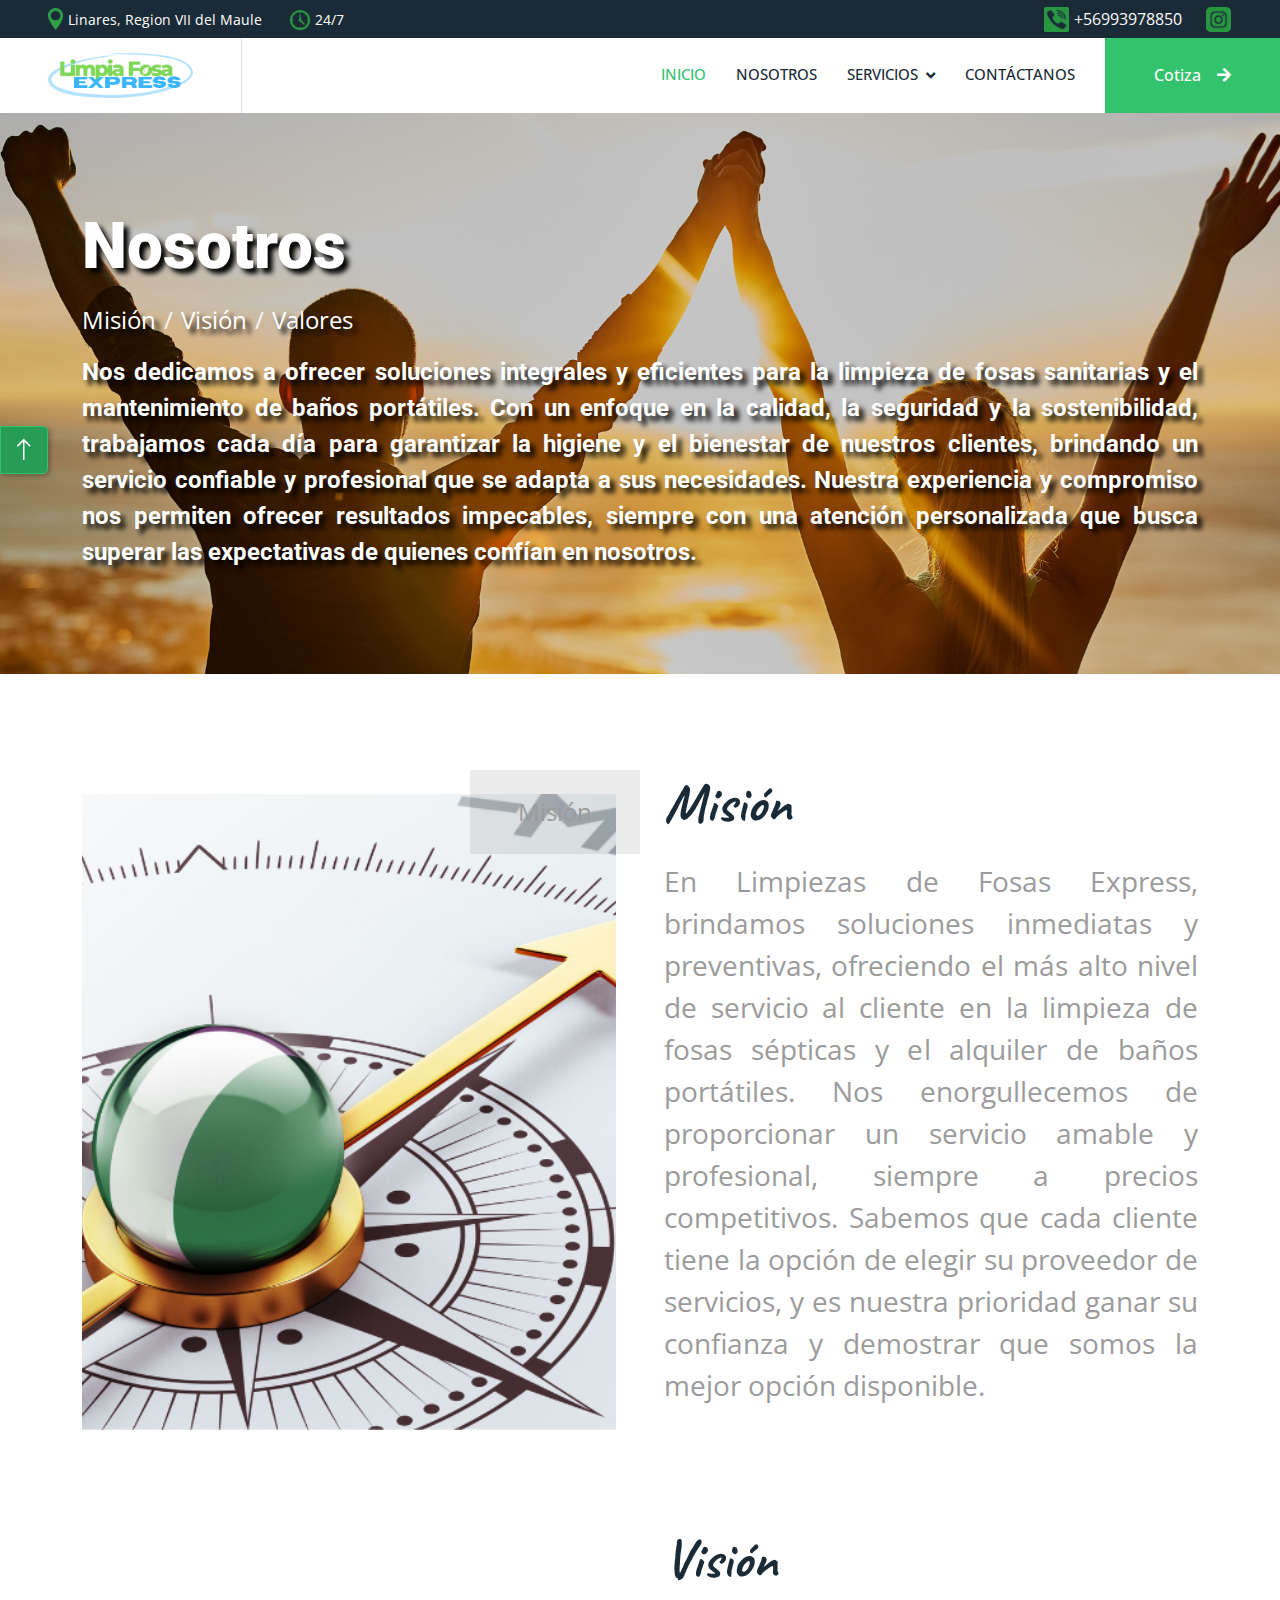
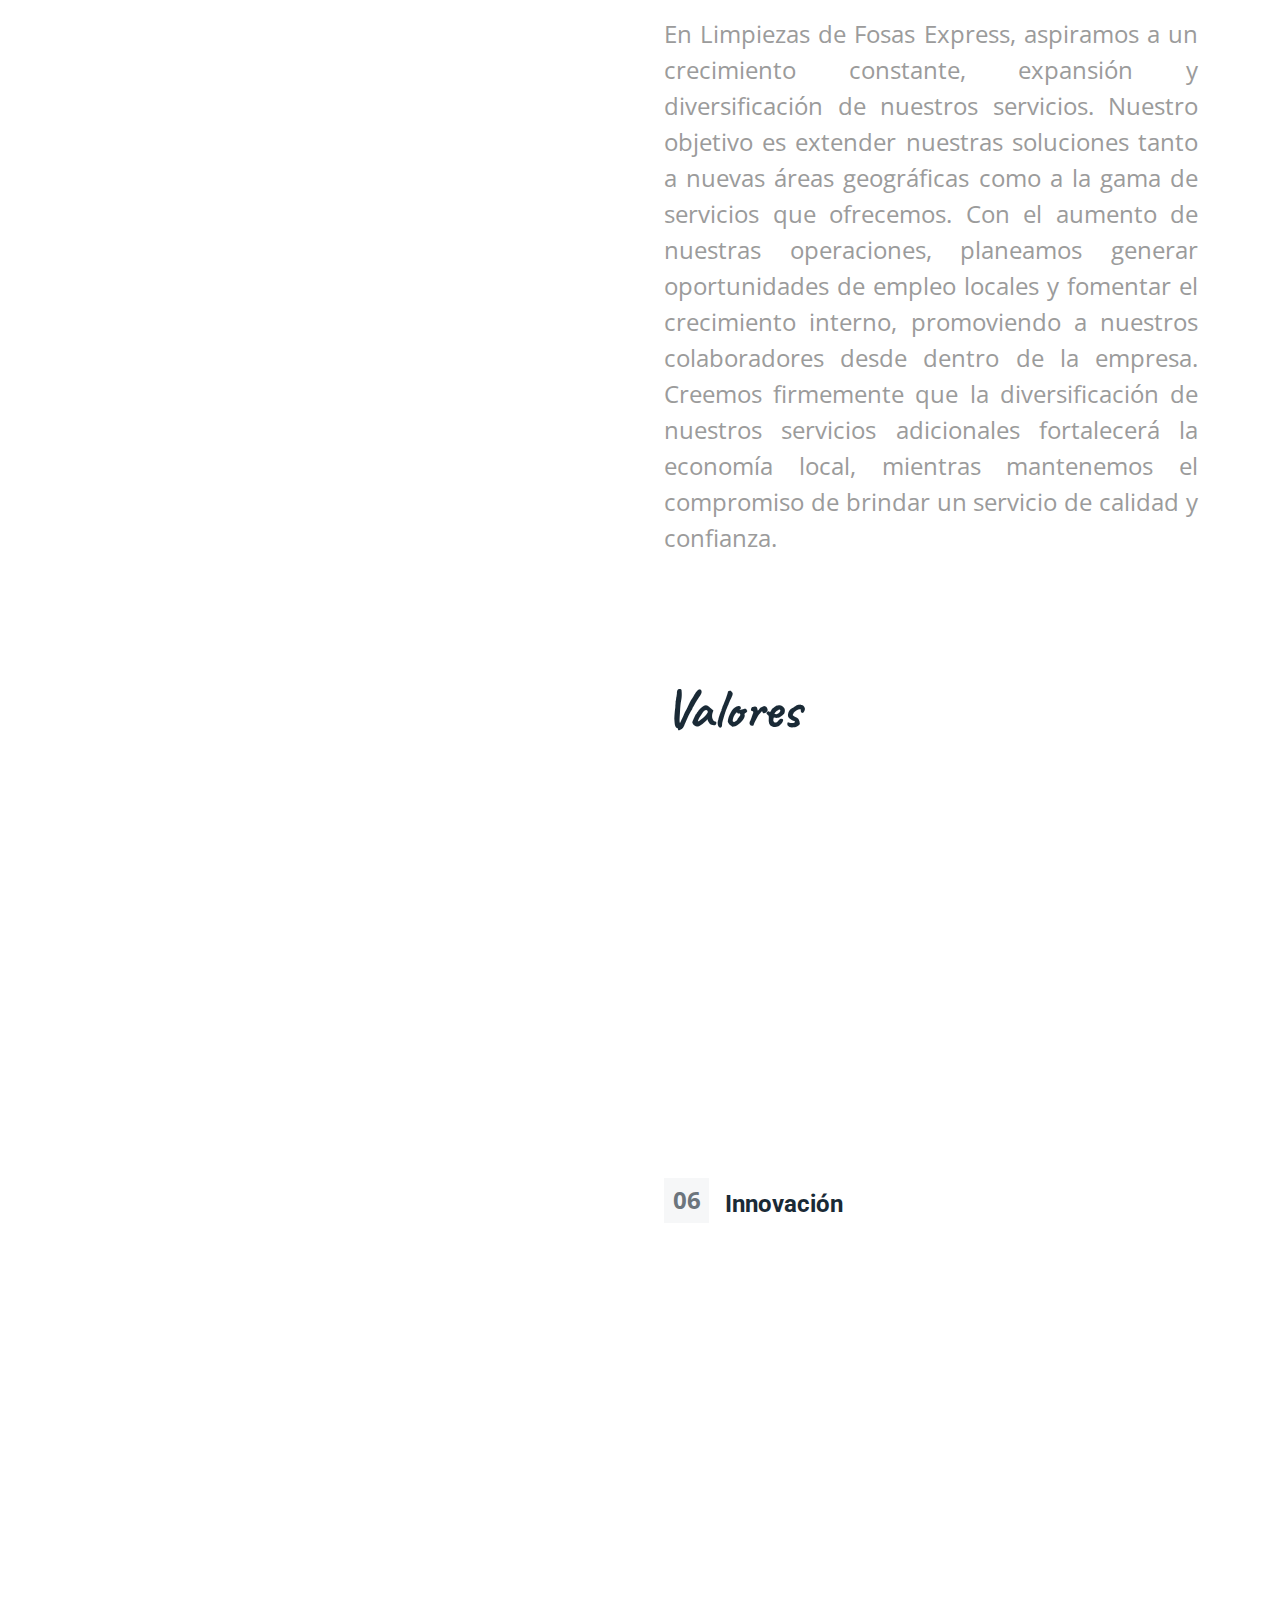
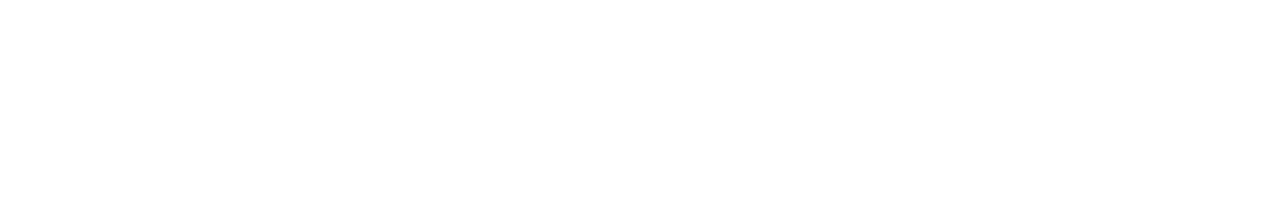
==== commit 0093c20e: "version ultima antes de subir a vercel" ====
--- a/about.html
+++ b/about.html
@@ -95,12 +95,12 @@
         <div class="nav-item dropdown">
           <a href="#" class="nav-link dropdown-toggle" data-bs-toggle="dropdown">Servicios</a>
           <div class="dropdown-menu bg-light m-0">
-            <a href="feature.html" class="dropdown-item">Limpieza de Fosas Sépticas</a>
-            <a href="quote.html" class="dropdown-item">Baños Químicos</a>
-            <a href="team.html" class="dropdown-item">Instalación de Fosas Sépticas</a>
-          </div>
-        </div>
-        <a href="contact.html" class="nav-item nav-link">Contact</a>
+            <a href="index.html#limp_fosas" class="dropdown-item">Limpieza de Fosas Sépticas</a>
+            <a href="index.html#chem_wc" class="dropdown-item">Baños Químicos</a>
+            <a href="index.html#inst_fosas" class="dropdown-item">Instalación de Fosas Sépticas</a>
+          </div>
+        </div>
+        <a href="contact.html" class="nav-item nav-link">Contáctanos</a>
       </div>
       <a href="" class="btn btn-primary rounded-0 py-4 px-lg-5 d-none d-lg-block">Cotiza<i
           class="fa fa-arrow-right ms-3"></i></a>
@@ -457,6 +457,13 @@
           </div> -->
         <!-- Newslatter Section -->
       </div>
+    <!-- Contador de visitas -->
+    <p>Contador de visitas 
+    <img src="https://www.web-counter.net/count_20091204.php?c=MX7CNVIK74B" style="border:0;padding:0;margin:0;" alt="contador de visitas"></a>
+    <!-- Fin Contador de visitas -->
+
+      
+
     </div>
     <div class="container">
       <div class="copyright">
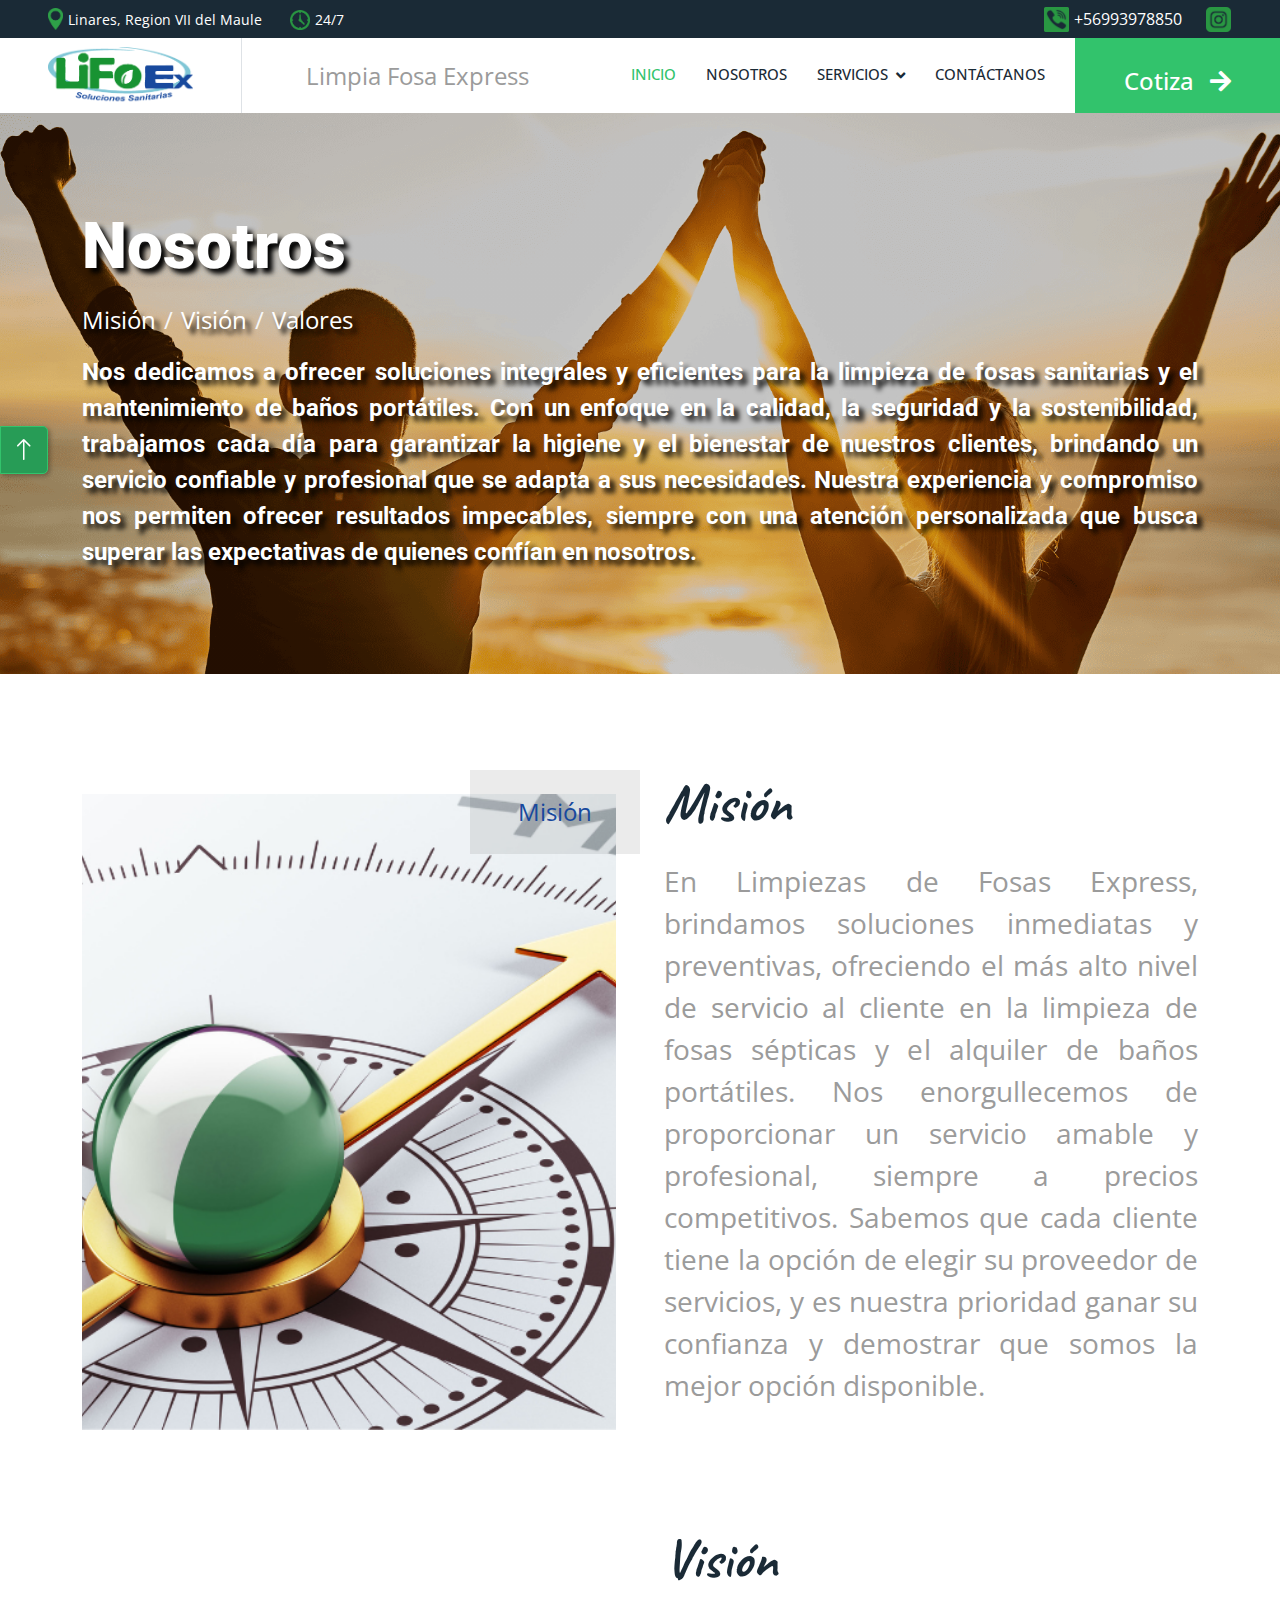
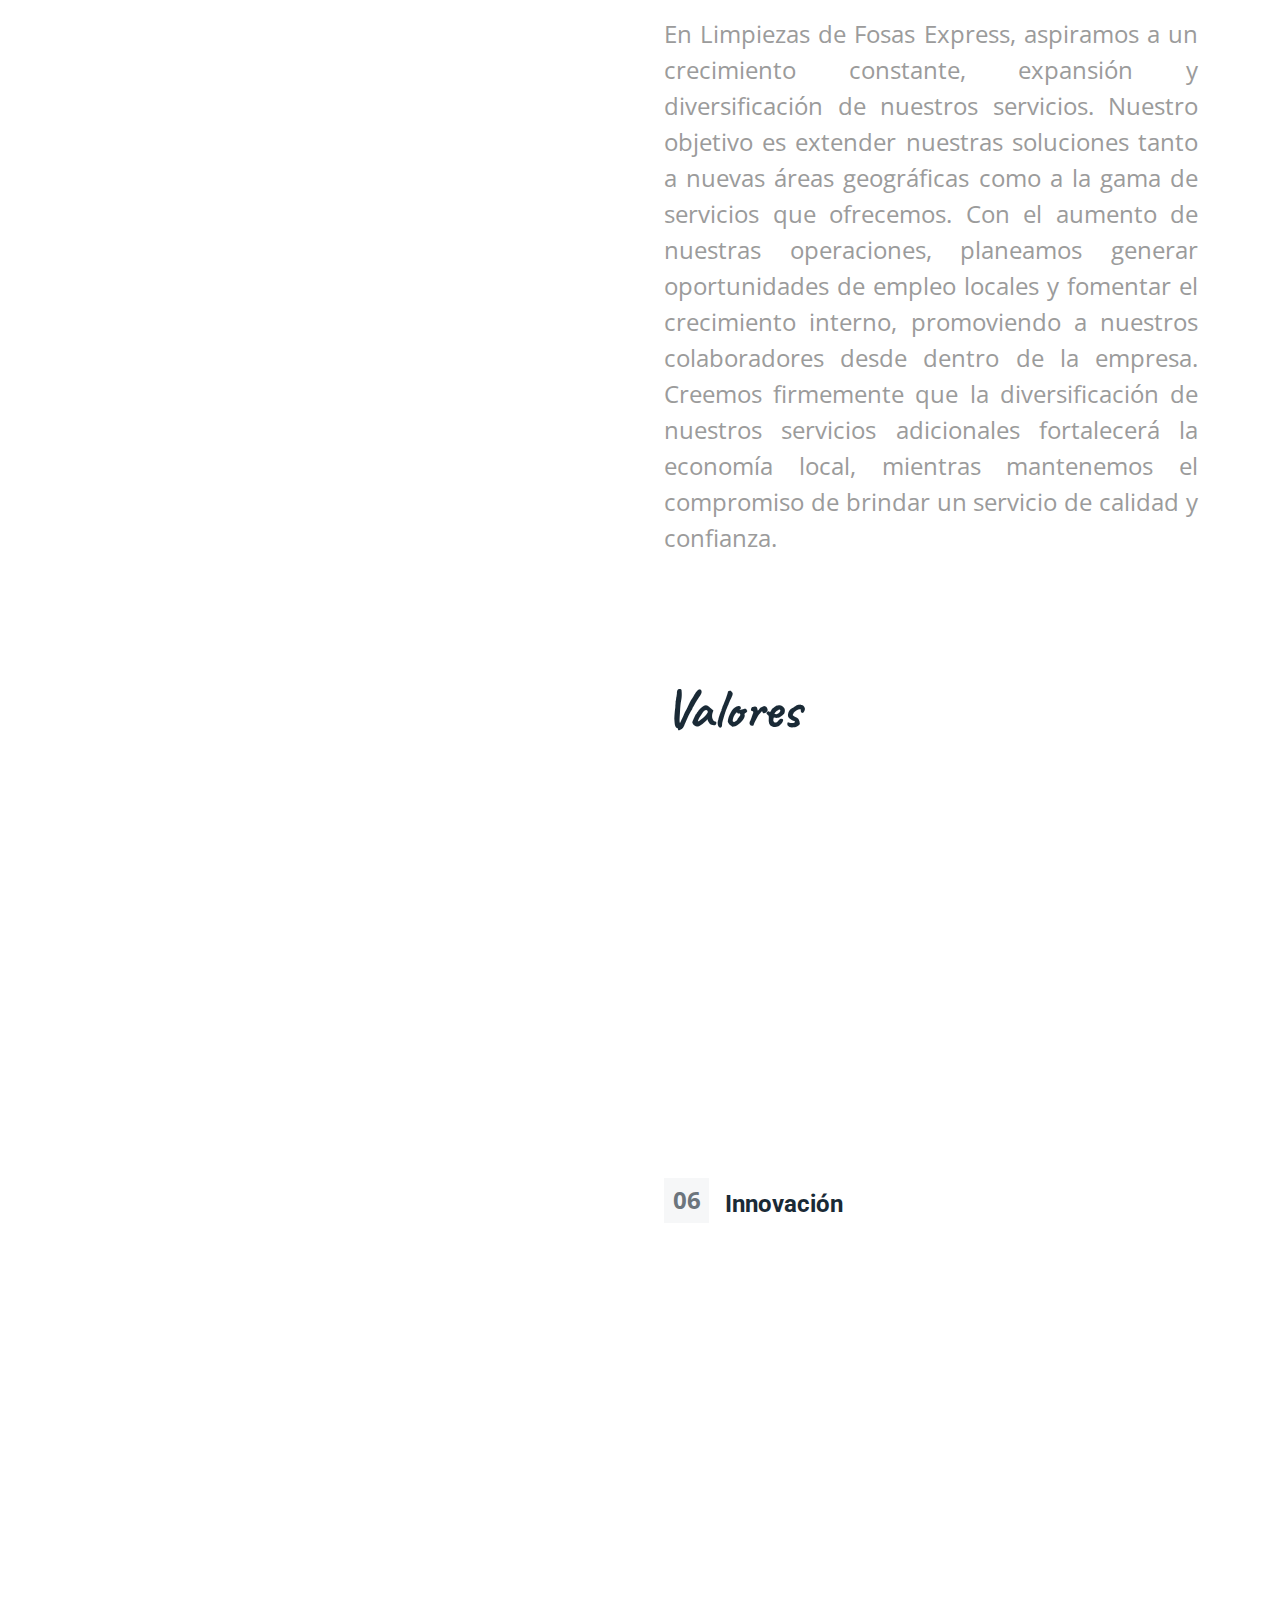
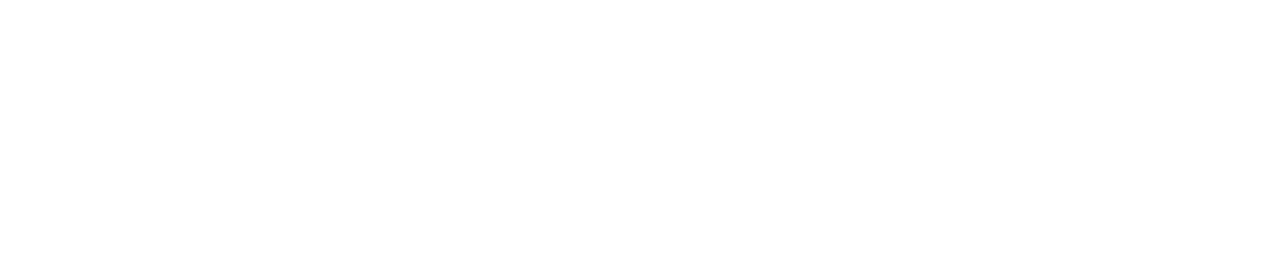
==== commit 5c1e94cf: "version 7.3" ====
--- a/about.html
+++ b/about.html
@@ -81,8 +81,9 @@
   <!-- Navbar Start -->
   <nav class="navbar navbar-expand-lg bg-white navbar-light sticky-top p-0">
     <a href="index.html" class="navbar-brand d-flex align-items-center border-end px-4 px-lg-5">
-      <img class="logo-limfoex" src="/img/limpia_fosa_logo.png" alt="" />
+      <img class="logo-limfoex" src="/img/new_lifoex_logo_wide.png" alt="" />
     </a>
+    <div class="d-none d-lg-block ms-5 fs-4">Limpia Fosa Express</div>
     <button type="button" class="navbar-toggler me-4" data-bs-toggle="collapse" data-bs-target="#navbarCollapse">
       <span class="navbar-toggler-icon"></span>
     </button>
@@ -95,14 +96,15 @@
         <div class="nav-item dropdown">
           <a href="#" class="nav-link dropdown-toggle" data-bs-toggle="dropdown">Servicios</a>
           <div class="dropdown-menu bg-light m-0">
-            <a href="index.html#limp_fosas" class="dropdown-item">Limpieza de Fosas Sépticas</a>
-            <a href="index.html#chem_wc" class="dropdown-item">Baños Químicos</a>
-            <a href="index.html#inst_fosas" class="dropdown-item">Instalación de Fosas Sépticas</a>
+            <a href="#limp_fosas" class="dropdown-item">Limpieza de Fosas Sépticas</a>ng
+
+            <a href="#chem_wc" class="dropdown-item">Baños Químicos</a>
+            <a href="#inst_fosas" class="dropdown-item">Instalación de Fosas Sépticas</a>
           </div>
         </div>
         <a href="contact.html" class="nav-item nav-link">Contáctanos</a>
       </div>
-      <a href="" class="btn btn-primary rounded-0 py-4 px-lg-5 d-none d-lg-block">Cotiza<i
+      <a href="" class="btn btn-primary rounded-0 py-4 px-lg-5 d-none fs-4 d-lg-block">Cotiza<i
           class="fa fa-arrow-right ms-3"></i></a>
     </div>
   </nav>
@@ -193,7 +195,7 @@
             <img class="position-absolute img-fluid w-100 h-100" src="img/mision_limfoex_600x500.png"
               style="object-fit: cover;" alt="">
             <div class="position-absolute top-0 end-0 mt-n4 me-n4 py-4 px-5 fs-4"
-              style="background: rgba(0, 0, 0, .08);">Misión</div>
+              style="background: rgba(0, 0, 0, .08); color:#18499D;">Misión</div>
           </div>
         </div>
         <div class="col-lg-6 align-content-center">
@@ -215,7 +217,7 @@
             <img class="position-absolute img-fluid w-100 h-100" src="img/vision_limfoex_600x500.png"
               style="object-fit: cover;" alt="">
             <div class="position-absolute top-0 end-0 mt-n4 me-n4 py-4 px-5 fs-4"
-              style="background: rgba(0, 0, 0, .08);">Visión</div>
+              style="background: rgba(0, 0, 0, .08); color:#18499D;">Visión</div>
           </div>
         </div>
         <div class="col-lg-6 align-content-center">
@@ -239,7 +241,7 @@
             <img class="position-absolute img-fluid w-100 h-100" src="img/values_limfoex_600x500.png"
               style="object-fit: cover;" alt="">
             <div class="position-absolute top-0 end-0 mt-n4 me-n4 py-4 px-5 fs-4"
-              style="background: rgba(0, 0, 0, .08);">Valores</div>
+              style="background: rgba(0, 0, 0, .08); color:#18499D;">Valores</div>
           </div>
         </div>
         <div class="col-lg-6">
@@ -389,19 +391,18 @@
     <div class="container py-5">
       <div class="row g-5">
         <div class="col-lg-3 col-md-6">
-          <h5 class="text-white mb-4">Dirección:</h5>
+          <h5 class="text-white mb-4">Datos:</h5>
           <p class="mb-2">
-            <i class="fa fa-map-marker-alt me-3"></i>Linares, VII Región del Maule
+            <img src="img/local_icon.png" class="icon-footer">Linares, VII Región del Maule
           </p>
           <p class="mb-2">
-            <i class="fa fa-phone-alt me-3"></i>+56 9 9397 8850
+            <img src="img/phone_icon_50x50.png" class="icon-footer">+56 9 9397 8850
           </p>
           <a class="mb-2" href="mailto:limpiafosaexpress@gmail.com">
             <i class="fa fa-envelope me-3"></i>Limpiafosaexpress@gmail.com
           </a>
           <div class="d-flex pt-2">
-            <a class="btn btn-square btn-outline-light btn-social"
-              href="https://www.instagram.com/limpiafosaexpress/"><i class="fab fa-instagram"></i></a>
+            <a class="btn btn-square btn-outline-light btn-social" href="https://www.instagram.com/limpiafosaexpress/"><i class="fab fa-instagram"></i></a>
           </div>
         </div>
         <div class="col-lg-3 col-md-6">
@@ -410,7 +411,6 @@
           <a class="btn btn-link" href="#limp_fosas">Limpiezas de Posas Sépticas</a>
           <a class="btn btn-link" href="#chem_wc">Baños Portátiles</a>
           <a class="btn btn-link" href="inst_fosas">Instalación de Fosas Sépticas</a>
-          <a class="btn btn-link" href="">Support</a>
         </div>
         <!-- Project Gallery Section -->
         <!-- <div class="col-lg-3 col-md-6">
@@ -457,22 +457,19 @@
           </div> -->
         <!-- Newslatter Section -->
       </div>
-    <!-- Contador de visitas -->
+          <!-- Contador de visitas -->
     <p>Contador de visitas 
-    <img src="https://www.web-counter.net/count_20091204.php?c=MX7CNVIK74B" style="border:0;padding:0;margin:0;" alt="contador de visitas"></a>
-    <!-- Fin Contador de visitas -->
-
-      
-
+      <img src="https://www.web-counter.net/count_20091204.php?c=MX7CNVIK74B" style="border:0;padding:0;margin:0;" alt="contador de visitas"></a>
+      <!-- Fin Contador de visitas -->
     </div>
     <div class="container">
       <div class="copyright">
         <div class="row">
           <div class="col-md-6 text-center text-md-start mb-3 mb-md-0">
-            &copy; <a href="#">limpiafozasexpress.cl</a>, Todos los derechos reservados.
+            &copy; <a href="#">limpiafosaexpress.cl</a>, Todos los derechos reservados.
           </div>
           <div class="col-md-6 text-center text-md-end">
-            By <a href="https://github.com/RDLuisL">Luis Luna</a>
+            By <a href="https://github.com/RDLuisL"><img src="img/lluna_sign_white.png" style="height: 30px;"></a>
           </div>
         </div>
       </div>
--- a/css/style.css
+++ b/css/style.css
@@ -321,7 +321,7 @@
 
 .service-item:hover .service-icon {
     color: #FFFFFF;
-    background: var(--primary);
+    background: #ceeff5;
 }
 
 
@@ -354,6 +354,13 @@
     }
 }
 
+
+/*** Counter Logos ***/
+
+.count-icons{
+    width: 60px; 
+    margin-right: 20px;
+}
 
 /*** Project Portfolio ***/
 #portfolio-flters li {
@@ -584,6 +591,11 @@
 
 
 /*** Footer ***/
+.icon-footer{
+    width: 35px;
+    margin-right: 10px;
+}
+
 .footer .btn.btn-social {
     margin-right: 5px;
     color: #9B9B9B;
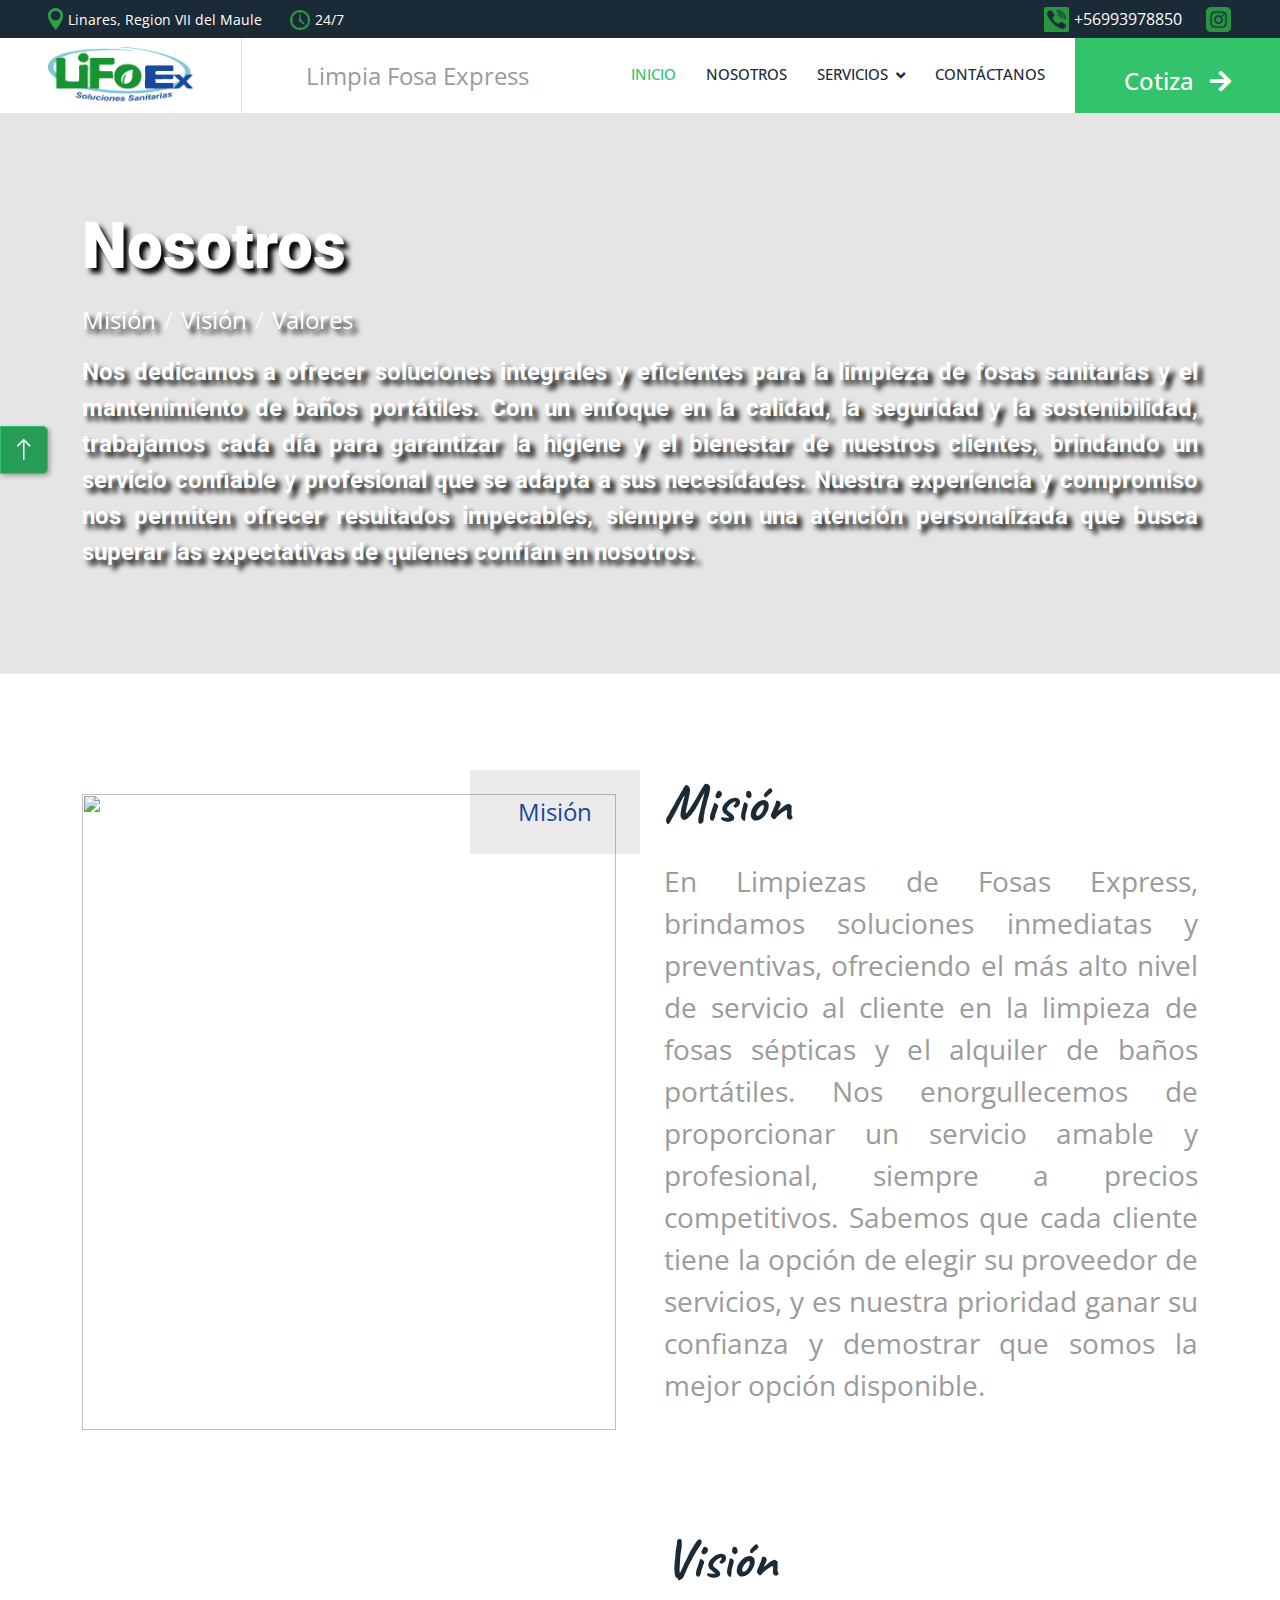
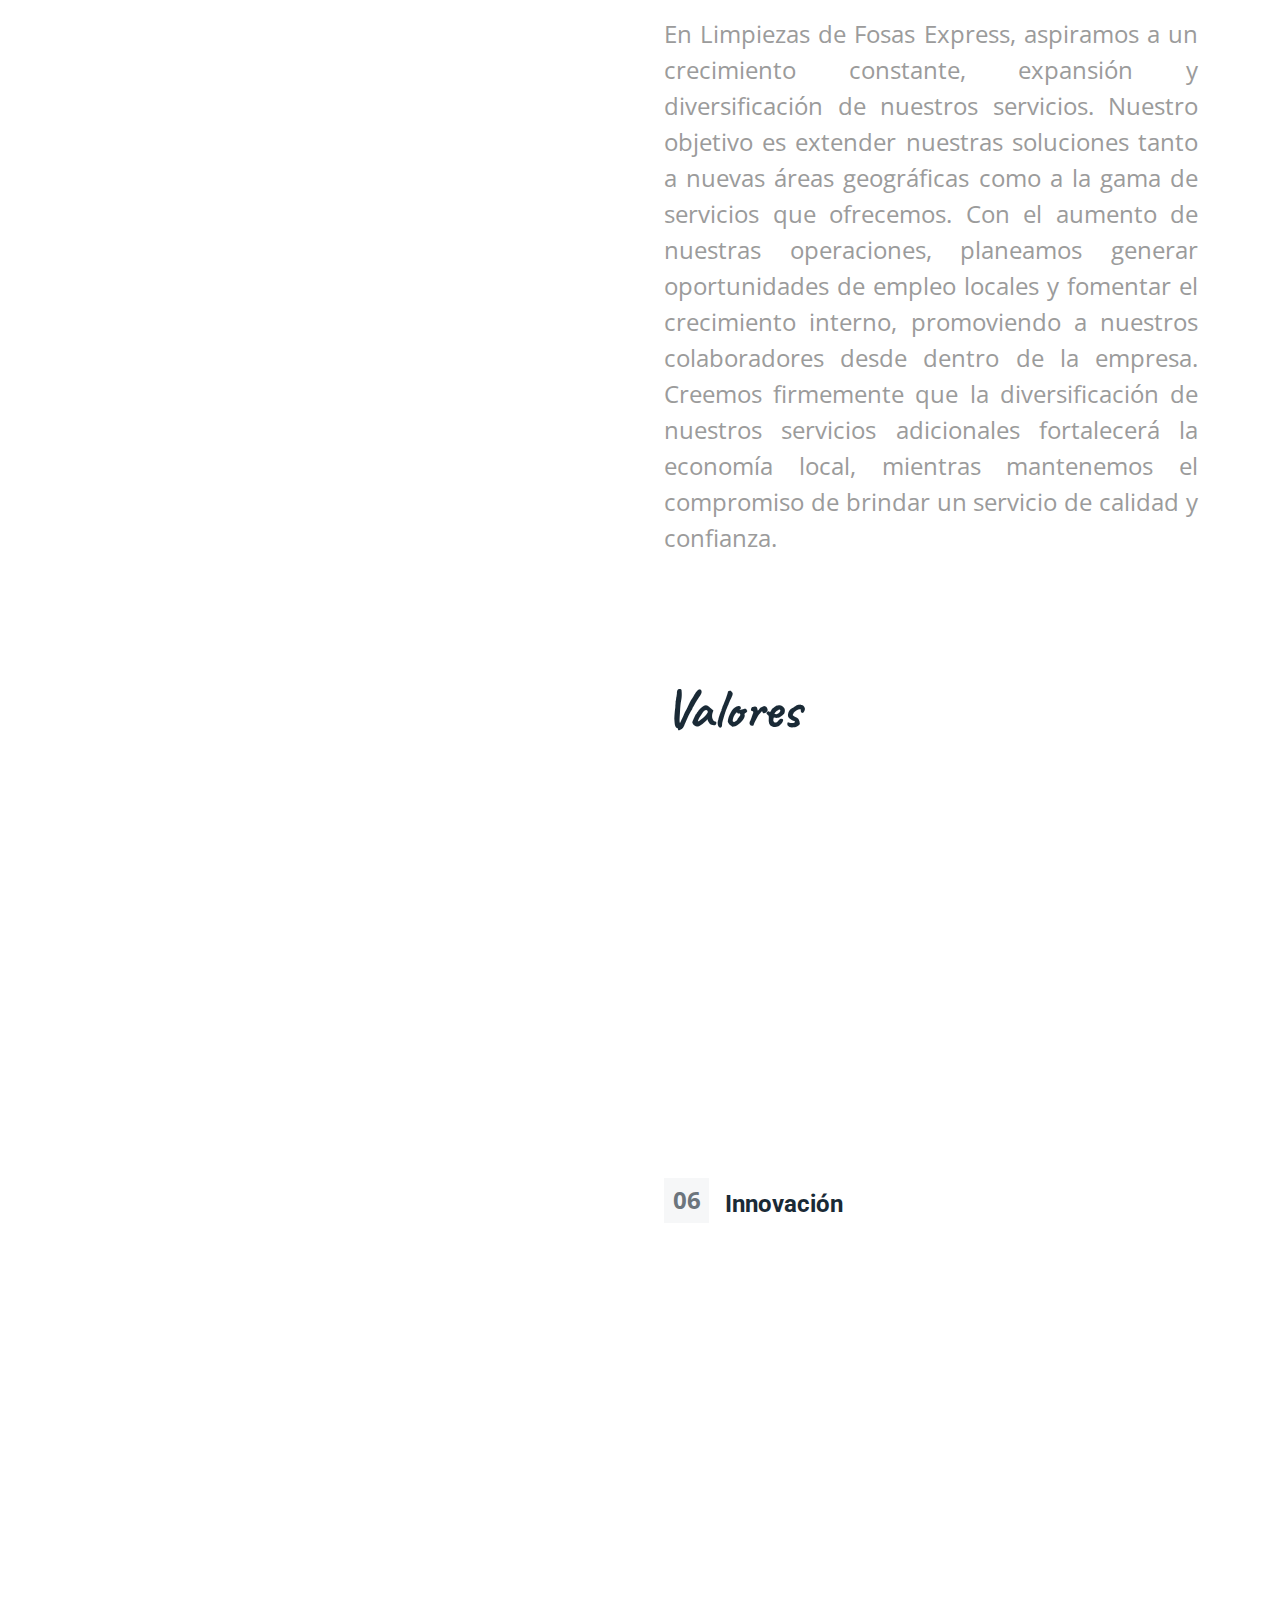
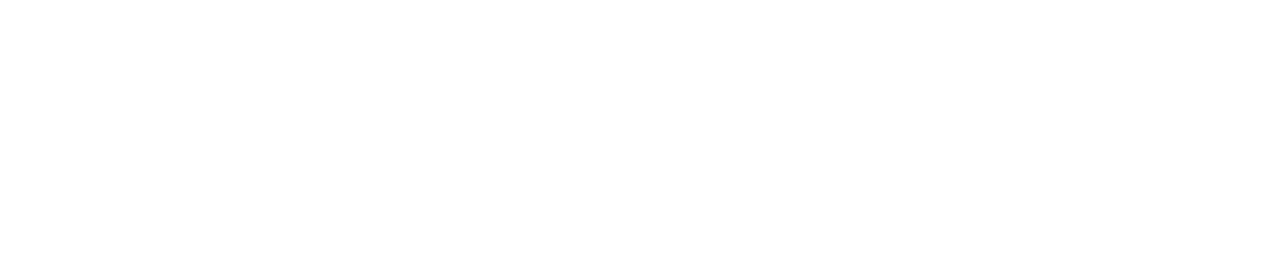
==== commit 2ab21d16: "version de prueba para subir al host" ====
--- a/about.html
+++ b/about.html
@@ -9,7 +9,7 @@
   <meta content="" name="description">
 
   <!-- Favicon -->
-  <link href="img/lim_fo_ex.ico" rel="icon">
+  <link href="img/lifoex.ico" rel="icon">
 
   <!-- Google Web Fonts -->
   <link rel="preconnect" href="https://fonts.googleapis.com">
@@ -96,10 +96,10 @@
         <div class="nav-item dropdown">
           <a href="#" class="nav-link dropdown-toggle" data-bs-toggle="dropdown">Servicios</a>
           <div class="dropdown-menu bg-light m-0">
-            <a href="#limp_fosas" class="dropdown-item">Limpieza de Fosas Sépticas</a>ng
-
-            <a href="#chem_wc" class="dropdown-item">Baños Químicos</a>
-            <a href="#inst_fosas" class="dropdown-item">Instalación de Fosas Sépticas</a>
+            <a href="index.html#limp_fosas" class="dropdown-item">Limpieza de Fosas Sépticas</a>
+
+            <a href="index.html#chem_wc" class="dropdown-item">Baños Químicos</a>
+            <a href="index.html#inst_fosas" class="dropdown-item">Instalación de Fosas Sépticas</a>
           </div>
         </div>
         <a href="contact.html" class="nav-item nav-link">Contáctanos</a>
@@ -133,57 +133,6 @@
   </div>
   <!-- Page Header End -->
 
-  <!-- Feature Start -->
-  <!-- <div class="container-xxl py-5">
-        <div class="container">
-            <div class="row g-5">
-                <div class="col-md-6 col-lg-3 wow fadeIn" data-wow-delay="0.1s">
-                    <div class="d-flex align-items-center mb-4">
-                        <div class="btn-lg-square bg-primary rounded-circle me-3">
-                            <i class="fa fa-users text-white"></i>
-                        </div>
-                        <h1 class="mb-0" data-toggle="counter-up">3453</h1>
-                    </div>
-                    <h5 class="mb-3">Happy Customers</h5>
-                    <span>Tempor erat elitr rebum at clita. Diam dolor diam ipsum sit</span>
-                </div>
-                <div class="col-md-6 col-lg-3 wow fadeIn" data-wow-delay="0.3s">
-                    <div class="d-flex align-items-center mb-4">
-                        <div class="btn-lg-square bg-primary rounded-circle me-3">
-                            <i class="fa fa-check text-white"></i>
-                        </div>
-                        <h1 class="mb-0" data-toggle="counter-up">4234</h1>
-                    </div>
-                    <h5 class="mb-3">Project Done</h5>
-                    <span>Tempor erat elitr rebum at clita. Diam dolor diam ipsum sit</span>
-                </div>
-                <div class="col-md-6 col-lg-3 wow fadeIn" data-wow-delay="0.5s">
-                    <div class="d-flex align-items-center mb-4">
-                        <div class="btn-lg-square bg-primary rounded-circle me-3">
-                            <i class="fa fa-award text-white"></i>
-                        </div>
-                        <h1 class="mb-0" data-toggle="counter-up">3123</h1>
-                    </div>
-                    <h5 class="mb-3">Awards Win</h5>
-                    <span>Tempor erat elitr rebum at clita. Diam dolor diam ipsum sit</span>
-                </div>
-                <div class="col-md-6 col-lg-3 wow fadeIn" data-wow-delay="0.7s">
-                    <div class="d-flex align-items-center mb-4">
-                        <div class="btn-lg-square bg-primary rounded-circle me-3">
-                            <i class="fa fa-users-cog text-white"></i>
-                        </div>
-                        <h1 class="mb-0" data-toggle="counter-up">1831</h1>
-                    </div>
-                    <h5 class="mb-3">Expert Workers</h5>
-                    <span>Tempor erat elitr rebum at clita. Diam dolor diam ipsum sit</span>
-                </div>
-            </div>
-        </div>
-    </div> -->
-  <!-- Feature Start -->
-
-
-  <!-- About Start -->
   <!-- About Start -->
   <div class="container-xxl py-5">
     <div class="container">
@@ -192,7 +141,7 @@
       <div class="row g-5" id="mision">
         <div class="col-lg-6 pt-4" style="min-height: 400px;">
           <div class="position-relative h-100 wow fadeIn" data-wow-delay="0.1s">
-            <img class="position-absolute img-fluid w-100 h-100" src="img/mision_limfoex_600x500.png"
+            <img class="position-absolute img-fluid w-100 h-100" src="https://i.imgur.com/v0BBSQz.png"
               style="object-fit: cover;" alt="">
             <div class="position-absolute top-0 end-0 mt-n4 me-n4 py-4 px-5 fs-4"
               style="background: rgba(0, 0, 0, .08); color:#18499D;">Misión</div>
@@ -214,7 +163,7 @@
       <div class="row g-5 mt-5" id="vision">
         <div class="col-lg-6 pt-4" style="min-height: 400px;">
           <div class="position-relative h-100 wow fadeIn" data-wow-delay="0.1s">
-            <img class="position-absolute img-fluid w-100 h-100" src="img/vision_limfoex_600x500.png"
+            <img class="position-absolute img-fluid w-100 h-100" src="https://i.imgur.com/uuAafzP.png"
               style="object-fit: cover;" alt="">
             <div class="position-absolute top-0 end-0 mt-n4 me-n4 py-4 px-5 fs-4"
               style="background: rgba(0, 0, 0, .08); color:#18499D;">Visión</div>
@@ -238,7 +187,7 @@
       <div class="row g-5 mt-5" id="valores">
         <div class="col-lg-6 pt-4" style="min-height: 400px;">
           <div class="position-relative h-100 wow fadeIn" data-wow-delay="0.1s">
-            <img class="position-absolute img-fluid w-100 h-100" src="img/values_limfoex_600x500.png"
+            <img class="position-absolute img-fluid w-100 h-100" src="https://i.imgur.com/UItp1Ok.png"
               style="object-fit: cover;" alt="">
             <div class="position-absolute top-0 end-0 mt-n4 me-n4 py-4 px-5 fs-4"
               style="background: rgba(0, 0, 0, .08); color:#18499D;">Valores</div>
--- a/css/style.css
+++ b/css/style.css
@@ -251,14 +251,19 @@
     transition: .5s;
 }
 
+/*** Justificar el Texto***/
+.text-justify-custom {
+    text-align: justify;
+}
+
 /*** Parallax para About ***/
 .page-header {
-    background: linear-gradient(rgba(0, 0, 0, .1), rgba(0, 0, 0, .1)), url(../img/about_us_1920x800.png) center center no-repeat;
+    background: linear-gradient(rgba(0, 0, 0, .1), rgba(0, 0, 0, .1)), url(https://i.imgur.com/abwoZmi.png) center center no-repeat;
     background-size: cover;
 }
 
 .page-header-clean {
-    background: linear-gradient(rgba(0, 0, 0, .1), rgba(0, 0, 0, .1)), url(../img/hero_limp_fosa_1920x400.png) center center no-repeat;
+    background: linear-gradient(rgba(0, 0, 0, .1), rgba(0, 0, 0, .1)), url(https://imgur.com/ZM6dmMD) center center no-repeat;
     background-size: cover;
 }
 
@@ -645,4 +650,34 @@
 
 .footer .copyright a:hover {
     color: var(--primary);
-}+}
+
+.footer-sign {
+    display: inline-block;
+    height: 30px;
+    margin-right: 20px;
+    margin-left: 10px;
+    text-decoration: none;
+    transition: color 0.3s ease;
+    position: relative;
+}
+
+
+.footer-sign::after {
+    content: "";
+    position: absolute;
+    width: 0;
+    height: 2px;
+    bottom: -3px; /* Ajusta la posición si es necesario */
+    left: 0;
+    background-color: #3498db; /* Color del subrayado */
+    transition: width 0.3s ease;
+}
+
+.footer-sign:hover {
+    color: #3498db; /* Cambia el color de la firma al pasar el cursor */
+}
+
+.footer-sign:hover::after {
+    width: 100%; /* Subrayado se expande al ancho total */
+}
